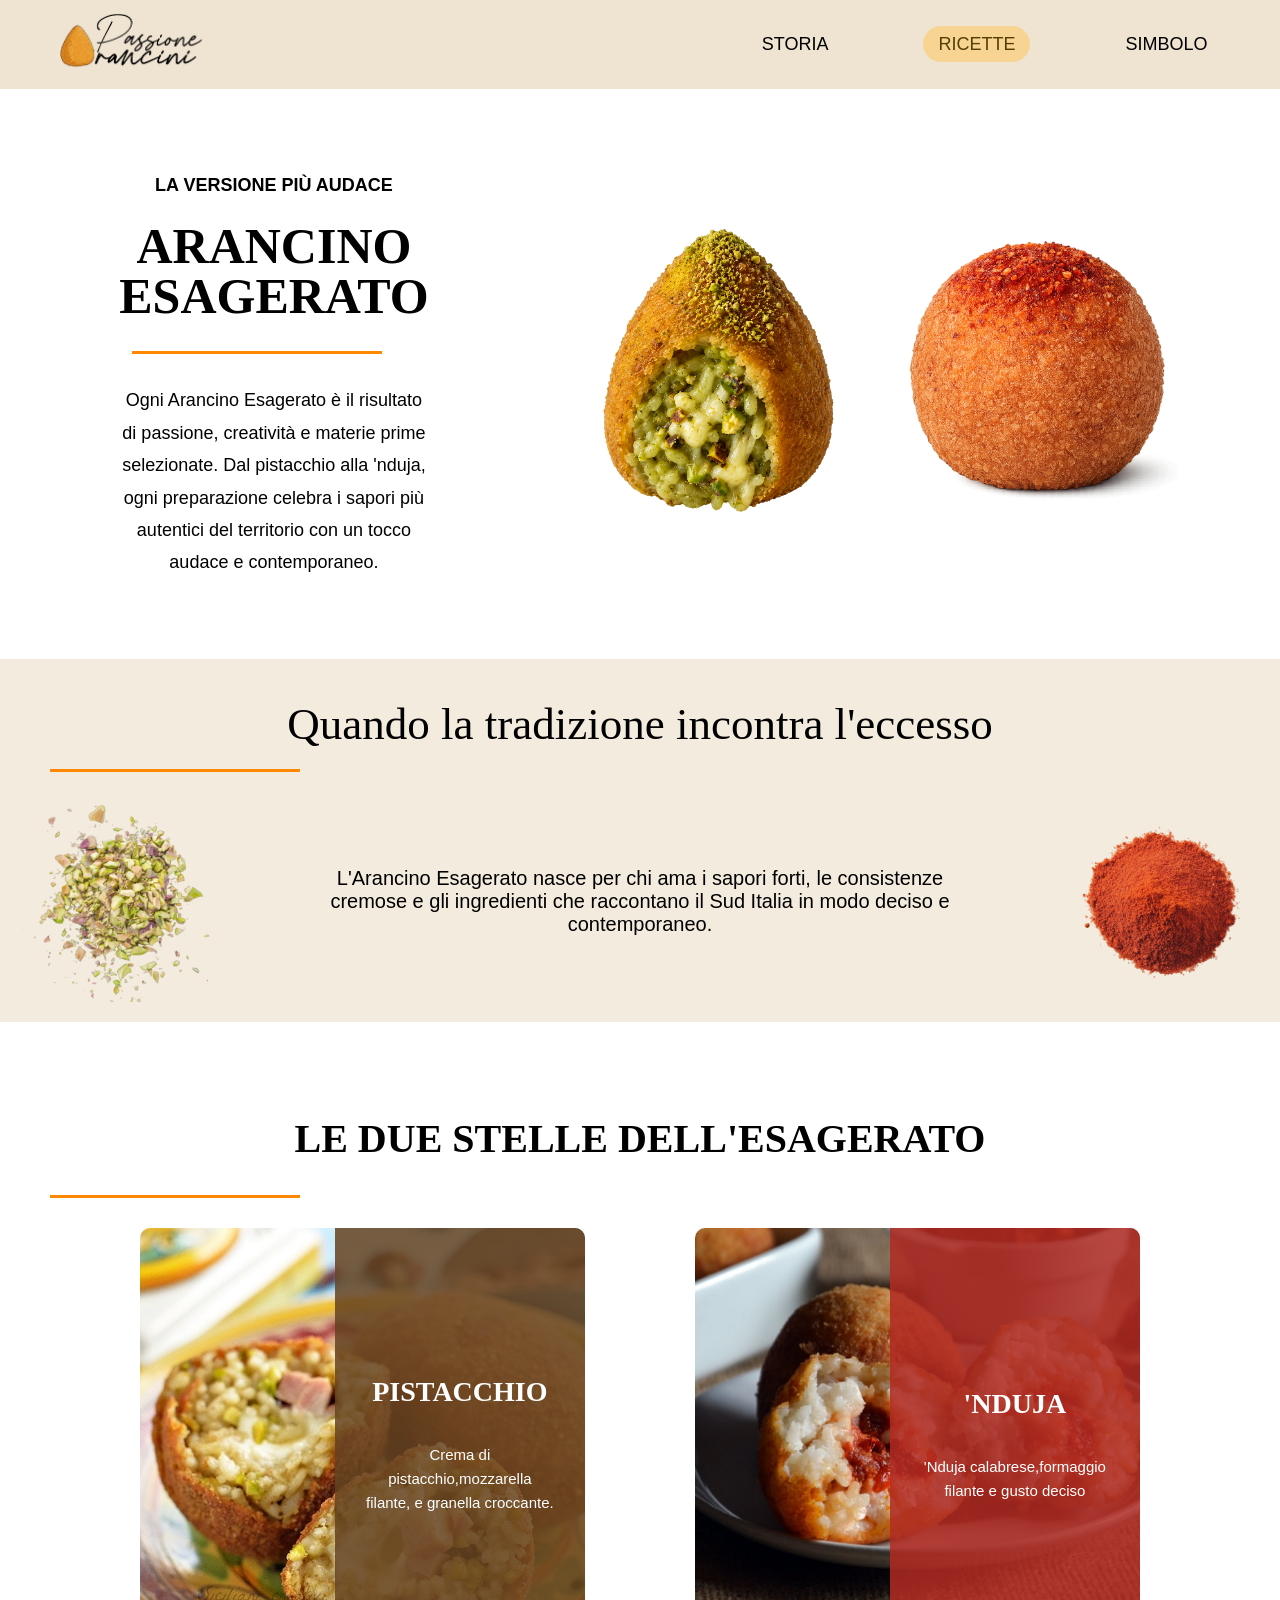
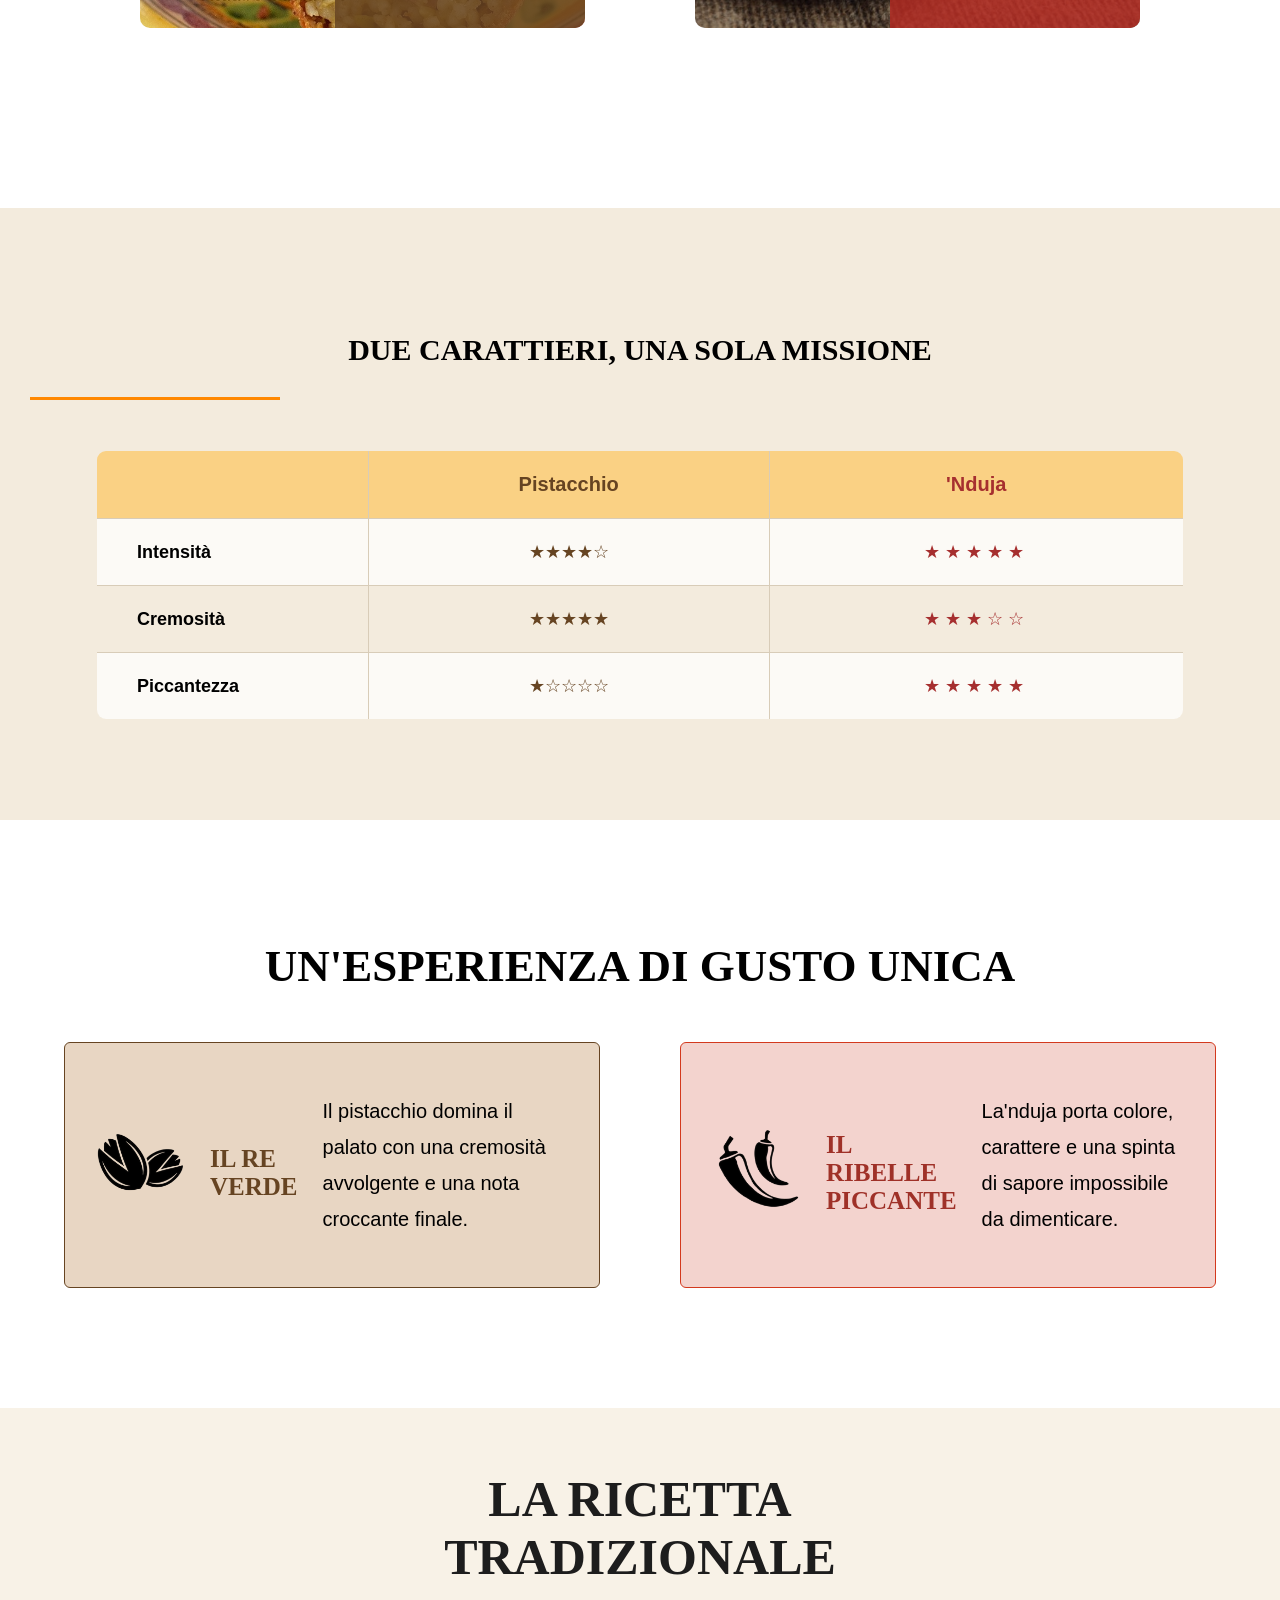
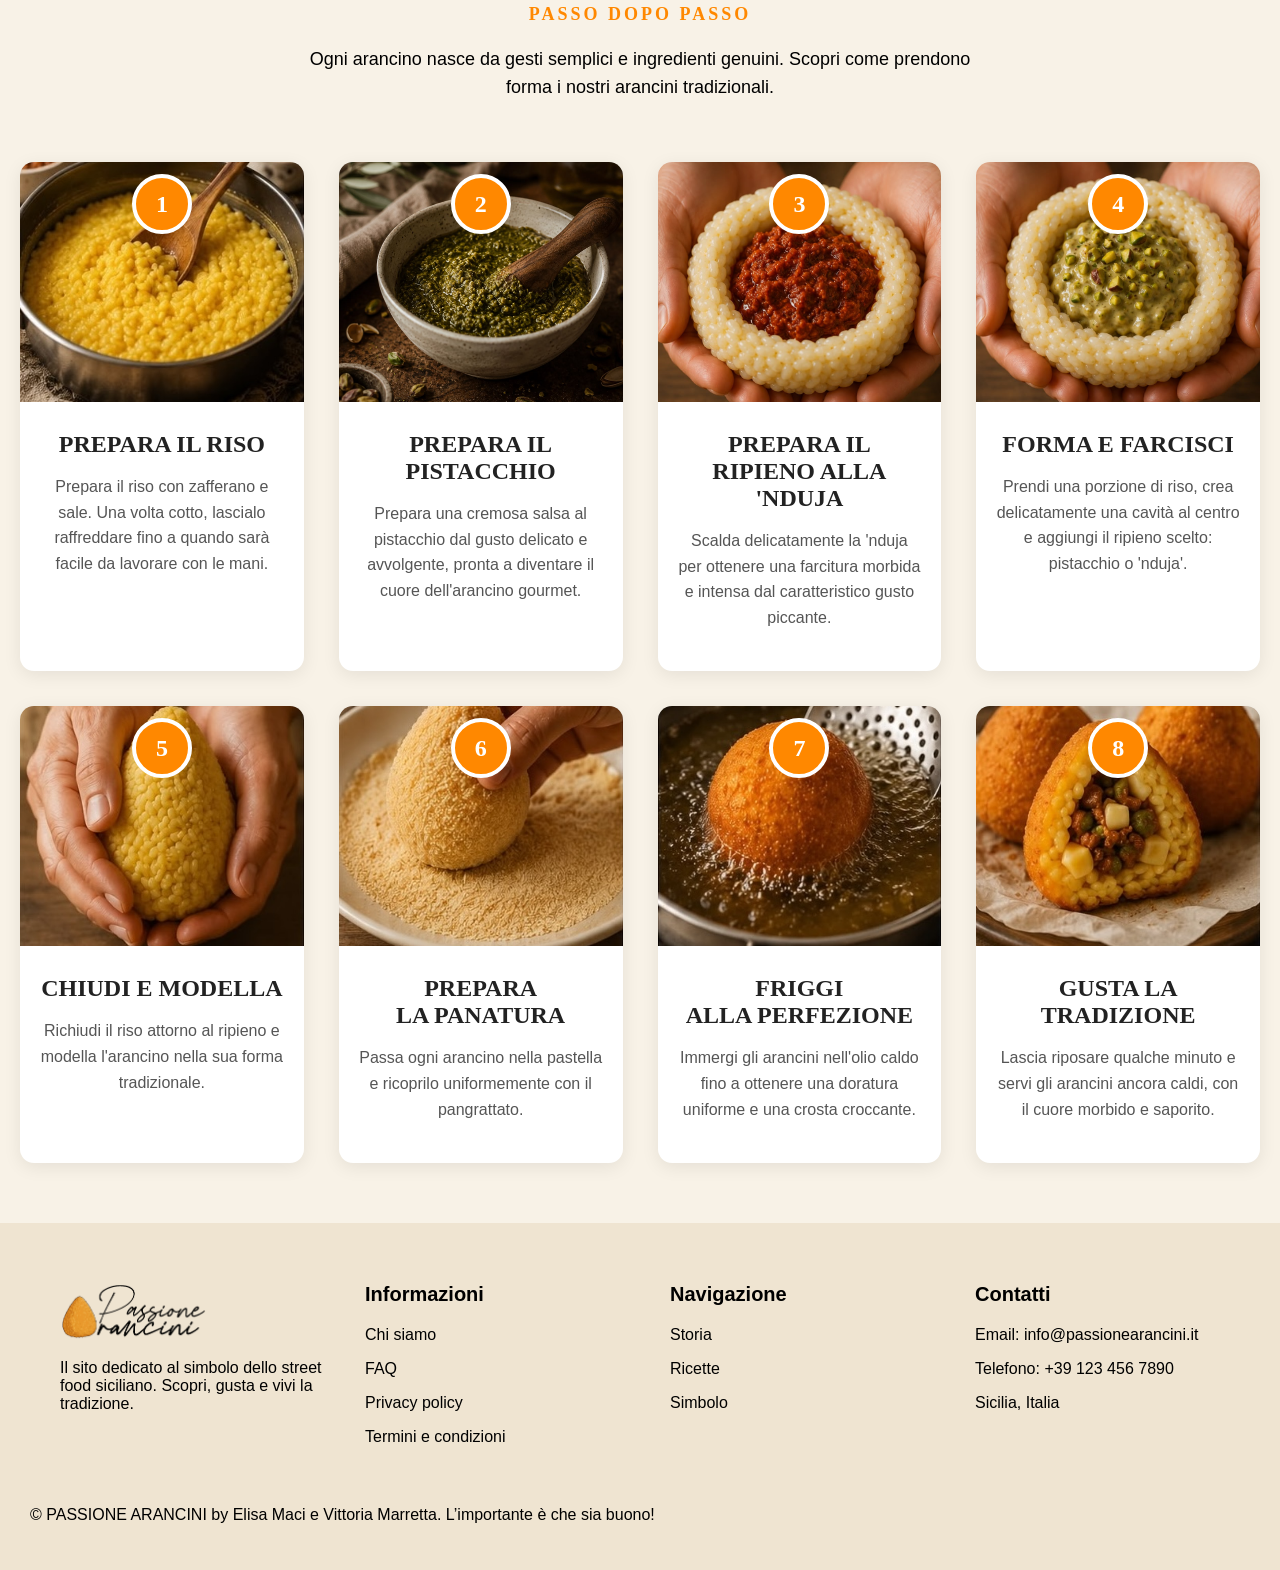
==== esagerato.html @ 161b4a77 "Initial commit" ====
<!DOCTYPE html>
<html lang="en">
<head>
    <meta charset="UTF-8">
    <meta name="viewport" content="width=device-width, initial-scale=1.0">
    <title>Document</title>
    <link rel="stylesheet" href="css/style.css">
</head>
<body>
    <header>
        <div class="cipolla">
            
                <a href="index.html" class="logo"> 
                    <img  src="img/Marchioarancino.png" alt=""> 
                </a>
                <div class="nav">
                    <nav>
                        <ul>
                            <li><a href="storia.html" > STORIA</a></li>
                            <li><a href="ricette.html" class="active"> RICETTE</a></li>
                            <li><a href="simbolo.html"> SIMBOLO</a></li>
                          

                        </ul>
                    </nav>
                </div>
        </div>
        
    
        
    </header>

<main>
    <section class="tradizionale">
            
        <div class="caffe">
            <div class="motorino" >
                <p class="mini"> LA VERSIONE PIÙ AUDACE </p>
                <h1> ARANCINO <br>
                    ESAGERATO</h1>

                <div class="striscia"></div>

                <p>
                    <p> Ogni Arancino Esagerato è il risultato di passione, creatività e materie prime selezionate. Dal pistacchio alla 'nduja, ogni preparazione celebra i sapori più autentici del territorio con un tocco audace e contemporaneo. </p>
                </p>
            </div>
              <div class="spazzola">
                
                <img src="img/pistiiii.png" alt="">
                <img src="img/nduja.png" alt="" srcset="">
                
              </div>
        </div> 
    </section>



<section class="arianna">
        <h2> 
        Quando la tradizione incontra l'eccesso
        </h2>
        <div class="striscia"></div>
    <div class="ariannagiraffa"> 
        <img src="img/granella.png" alt=""  srcset="">

        <p>
            L'Arancino Esagerato nasce per chi ama i sapori forti, le consistenze cremose e 
            gli ingredienti che raccontano
            il Sud Italia in modo deciso e contemporaneo.
        </p>
         <img src="img/peperoncino.png"  alt=""  srcset="">
    
   </div>
</section>

<section class="sapori">
    <h2> LE DUE STELLE DELL'ESAGERATO</h2>
    <div class="striscia"></div>
    <div class="ux">
        <div class="uxpistacchio"> 
            
            <div class="uxbox">
                <img src="img/maschera.jpg" alt="" srcset="">
            </div>
            
            <div class="foglia-box verde"> 
                <p class="mini"> </p>
                <h3>PISTACCHIO</h3>

                <p> Crema di pistacchio,mozzarella filante, e granella croccante.</p>

            </div>
        </div>

        <div class="uxnduja">
        <div class="uxbox">
            <img src="img/cipria.jpg" alt="" srcset="">
        </div>

        <div class="foglia-box rosso">
        <p class="mini"></p>
        <h3> 'NDUJA </h3>

        <p> 'Nduja calabrese,formaggio filante e gusto deciso </p>
         </div>
    </div>
    </div>
</section>


<section class="terea">
    <h2>DUE CARATTIERI, UNA SOLA MISSIONE </h2>
    <div class="striscia"> </div>
    <table>
        
        <tr>
            <th></th>
            <th>Pistacchio</th>
            <th>'Nduja</th>
        </tr>

        <tr>
            <td>Intensità</td>
            <td>★★★★☆</td>
            <td>★★★★★</td>
        </tr>

        <tr>
            <td>Cremosità</td>
            <td>★★★★★</td>
            <td>★★★☆☆</td>
        </tr>


        <tr>
            <td>Piccantezza</td>
            <td>★☆☆☆☆</td>
            <td>★★★★★</td>
        </tr>
   </table> 


</section>     








<section class="esperienza">
    <span></span>
    <h2> Un'esperienza di gusto unica</h2>
    <span></span>
    <div class="gioco">
        <div class="battaglia">
        <img src="img/pistacchini.png" alt="">
        <h3> Il re verde</h3>
        <p>Il pistacchio domina il palato con una cremosità avvolgente e una nota croccante finale.</p>
    </div>

     <div class="battaglia">
        <img src="img/peperonciniini.png" alt="">
        <h3> Il ribelle piccante</h3>
        <p>La'nduja porta colore, carattere e una spinta di sapore impossibile da dimenticare.</p>
    </div>
    </div>

</section>



    <section class="ricettario">
    <div class="libro">

        <div class="ricettariotitolo">
            <span></span>
            <h2>LA RICETTA TRADIZIONALE</h2>
            <p class="ricettariosottotitolo">PASSO DOPO PASSO</p>
            <p class="ricettariodescription">
                Ogni arancino nasce da gesti semplici e ingredienti genuini.
                Scopri come prendono forma i nostri arancini tradizionali.
            </p>
        </div>

        <div class="stepsgrid">

            <article class="stepcard">
                <div class="stepnumber">1</div>
                <img src="img/aranc1.jpg" alt="">
                <h3>PREPARA IL RISO</h3>
                <p>
                    Prepara il riso con zafferano e sale. Una volta cotto, lascialo raffreddare fino a quando sarà facile da lavorare con le mani.          
                </p>
            </article>

            <article class="stepcard">
                <div class="stepnumber">2</div>
                <img src="img/cremina.jpg" alt="">
                <h3>PREPARA IL PISTACCHIO</h3>
                <p>Prepara una cremosa salsa al pistacchio dal gusto delicato e avvolgente, pronta a diventare il cuore dell'arancino gourmet.</p>
            </article>

            <article class="stepcard">
                <div class="stepnumber">3</div>
                <img src="img/nduuu.png" alt="">
                <h3>PREPARA IL RIPIENO ALLA 'NDUJA</h3>
                <p>Scalda delicatamente la 'nduja per ottenere una farcitura morbida e intensa dal caratteristico gusto piccante.</p>
            </article>

            <article class="stepcard">
                <div class="stepnumber">4</div>
                <img src="img/pistaaa.png" alt="">
                <h3>forma e farcisci</h3>
                <p> Prendi una porzione di riso, crea delicatamente una cavità al centro e aggiungi il ripieno scelto: pistacchio o 'nduja'.</p>
            </article>

            <article class="stepcard">
                <div class="stepnumber">5</div>
                <img src="img/aranc5.jpg" alt="">
                <h3>CHIUDI E MODELLA</h3>
                <p>Richiudi il riso attorno al ripieno e modella l'arancino nella sua forma tradizionale.</p>
            </article>

            <article class="stepcard">
                <div class="stepnumber">6</div>
                <img src="img/aranc6.jpg" alt="">
                <h3>prepara <br>LA PANATURA</h3>
                <p>Passa ogni arancino nella pastella e ricoprilo uniformemente con il pangrattato.</p>
            </article>

            <article class="stepcard">
                <div class="stepnumber">7</div>
                <img src="img/aranc7.jpg" alt="">
                <h3>FRIGGI <br>ALLA PERFEZIONE</h3>
                <p> Immergi gli arancini nell'olio caldo fino a ottenere una doratura uniforme e una crosta croccante.</p>
            </article>

            <article class="stepcard">
                <div class="stepnumber">8</div>
                <img src="img/aranc8.jpg" alt="">
                <h3>gusta la tradizione</h3>
                <p> Lascia riposare qualche minuto e servi gli arancini ancora caldi, con il cuore morbido e saporito.</p>
            </article>

        </div>

    </div>
</section>


</main>
  
    <footer class="pulcino">

         

        <div class="griglia">
           <div>
            <img src="img/Marchioarancino.png" alt=""> 
             <p> Il sito dedicato al simbolo dello street food siciliano. Scopri, gusta e vivi la tradizione. </p>

           </div>

           <div>
            <h4> Informazioni </h4>

            <p class="colore"> Chi siamo   </p>
            <p class="colore"> FAQ </p>
            <p class="colore"> Privacy policy </p>
            <p class="colore"> Termini e condizioni </p>
           </div>

            <div>

            <h4> Navigazione </h4>

            <p class="colore"> Storia </p>
            <p class="colore"> Ricette </p>
            <p class="colore"> Simbolo </p>
           </div>

           <div>
            <h4> Contatti </h4>
           <p class="colore"> Email: info@passionearancini.it </p>
              <p class="colore"> Telefono: +39 123 456 7890 </p>
              <p class="colore"> Sicilia, Italia</p>
            </div>









        </div>   


        <p class="end">© PASSIONE ARANCINI by Elisa Maci e Vittoria Marretta. L’importante è che sia buono!</p>
    </footer>




    
</body>
</html>
---- css/style.css ----
body{
   
   width: 100%;
   margin: 0;
   padding: 0;
   box-sizing: border-box;
}




header{
    background-color: #EFE4D1;
    
}

header nav ul{
    margin: 0 auto;
    display: flex;
    gap: 80px;
    font-family: 'Gill Sans', 'Gill Sans MT', Calibri, 'Trebuchet MS', sans-serif;
    list-style: none;
    align-items: center;
    
}

.cipolla{


max-width:1200px;
    margin:0 auto;
    display:flex;
    justify-content:center;
    align-items:center;
    gap:500px;
    padding: 10px 30px;
}

header.nav{
    display: flex;
    gap: 80px;
    font-size: 18px;
}




.cerca{
    height: 20px;
}

.logo img{
    height: 65px;
}





header nav ul li a {
    padding: 8px 15px;
    border-radius: 20px;
    transition: background-color 0.3s ease, color 0.3s ease;
    text-decoration: none;
    color: #000;
    font-size: 18px;
}

header nav ul li a:hover {
    background-color: rgba(250, 209, 132, 0.8); 
    color: #553e04;
    
}

.active{
    background-color: rgba(250, 209, 132, 0.8); 
    color: #553e04;
}


.container_hero{
    position: relative;
    
    
}

.overlay {
    position: absolute;
   
}

.zio {
    display: block;
    width: 100%; 
    height: 500px;
    top: 0;
    left: 0;
    
}

.zio img {
    width: 100%;
    height: 100%;
    object-fit: cover; 
    display: block;
}

.hero_content{
    margin: 30px;
    display: flex;
    flex-direction: column;
    
}

.hero_content h1{
    color: white;
    font-size: 58px;
    line-height: 10px;
    font-weight: 300;
     
}
 


p.testino{
    font-family: 'Gill Sans', 'Gill Sans MT', Calibri, 'Trebuchet MS', sans-serif;
    color: white;
    line-height: 0.01;
    font-size: 18px;
}

.button a{
    text-decoration: none;
    font-family: 'Gill Sans', 'Gill Sans MT', Calibri, 'Trebuchet MS', sans-serif;
}


.highlight{
    color: #FAD184;
    font-style: italic;
}






.button {
    display: flex;
    gap: 20px; 
    margin-top: 30px;
}

.button a {
    padding: 12px 25px;
    border-radius: 5px; 
    font-weight: bold;
    text-transform: uppercase;
    transition: 0.3s; 
    display: inline-block;
    text-align: center;
}


.button1 {
    background-color: white;
    color: #000; 
    border: 2px solid white;
}


.button2 {
    background-color: transparent;
    color: white;
    border: 2px solid white; 
}

.button1:hover {
     background-color: transparent;
    color: white;
    border: 2px solid white;
}

.button2:hover {
    background-color: white;
    color: black;
}




.story h1{
     font-size: 58px;
    line-height: 10px;
    font-weight: 300;
    color: #000;
}

p.cowboy{
    color:#000;
      font-family: 'Gill Sans', 'Gill Sans MT', Calibri, 'Trebuchet MS', sans-serif;
      font-size: 18px;
}

.toystory {
    background-color: #FAD184;
    padding: 30px;
}

.woody{
    color: #FF8800;
    font-style: italic;
    
}

.story_image{
    width: 320px;
    height: 320px;
    flex-shrink: 0;
    padding-right: 70px;
}

.story_image img{
    width: 100%;
    height: 100%;
    object-fit: cover;
    display: block;
    
}


.toystory{
    display: flex;
    justify-content: space-between;
    align-items: center;
}

.storybutton{
    margin-top: 30px;
}

.btngold{
    background-color: white;
    color: #000; 
    border: 2px solid white;
text-decoration: none;
display: inline-block;
margin-top: 30px;
padding: 16px 28px;


border-radius: 10px;
font-size: 14px;
font-weight: bold;
font-family: 'Gill Sans', 'Gill Sans MT', Calibri, 'Trebuchet MS', sans-serif;
}

.btngold:hover{
 background-color: transparent;
    color: #FF8800;
    border: 2px solid #FF8800;
    
}

.gusticontainer{

    padding: 30px;
    
}

.gusticontainer h1{
    font-size: 58px;
    line-height: 10px;
    font-weight: 300;
    margin-bottom: 40px;
}


.maddy{
    width: 150px;
    height: 3px;
    background-color: #FF8800;
    margin-bottom: 25px;

}
.cards{
    display: grid;
    grid-template-columns: repeat(4, 1fr);
    gap: 25px;
}

.card{

    background: white;
    padding: 20px;
    border-radius: 12px;
    text-align: center;
}

.card a{
    text-decoration: none;
    color: #000;
}
.card img{
   height: 130px;
    object-fit: cover;
    object-position: center;
    margin: auto;
    display: block;
    transition: transform 0.3s ease;
    cursor: pointer;

}

.card h3{

    margin-top: 15px;
    font-size: 23px;
    font-weight: 200;
    
}

.card img:hover{
    transform: scale(1.2);
}




.vanessa h1{
     font-size: 58px;
    line-height: 10px;
    font-weight: 300;
    color: #000;
}

p.tuffy{
    color:#000;
      font-family: 'Gill Sans', 'Gill Sans MT', Calibri, 'Trebuchet MS', sans-serif;
      font-size: 18px;
}

.barbie {
    background-color: #FAD184;
    padding: 30px;
}

.ken{
    color: #FF8800;
    font-style: italic;
    
}

.barbie_image{
    width: 320px;
    height: 320px;
    flex-shrink: 0;
    padding-right: 70px;
}

.barbie_image img{
    width: 400px;
    object-fit: cover;
    display: block;
    
    
}


.barbie{
    display: flex;
    gap: 10px;
    justify-content: space-around;
    align-items: center;
    position: relative;
    overflow: hidden;
}


.limoni_image{
    width: 400px;
    height: 400px;
    position: absolute;
    left: -100px;
    bottom: -40px;
    
    
}

.vanessa {
    padding-left: 300px;
}

.barbie_image h4{
   color: #FF8800;
    font-size: 18px;
    font-weight: bold;
    font-family: 'Gill Sans', 'Gill Sans MT', Calibri, 'Trebuchet MS', sans-serif;
}









.ball{
    position: relative;
    width: 100%;
    height: 500px;
    overflow: hidden;

}

.ball img{
    
    width: 100%;
    height: 100%;
    object-fit: cover;
    display: block;
}

.pokemon{
    position:absolute;
    top: 0;
    left: 0;
    width: 100%;
    height: 100%;
    background-color: rgba(0, 0, 0, 0.45);
    display: flex;
    flex-direction: column;
    justify-content: center;
    align-items: center;
    text-align: center;
    opacity: 0;
    transition: opacity 0.4s ease;


}

.ball:hover .pokemon{
    opacity: 1;
}

.pokemon h1{
    color: white;
    font-size: 58px;
    line-height: 10px;
    font-weight: 300;
}

.pokemon p{
    color: white;
   font-style: italic;
    font-size: 32px;
    line-height: 0.01;
}

.sofia{
    position: relative;
    display: inline-block;
    color: #ffffff;
    text-decoration: none;
    font-weight: bold;
    font-family: 'Gill Sans', 'Gill Sans MT', Calibri, 'Trebuchet MS', sans-serif;  
    padding-bottom: 6px;
}

.sofia:after{
content: '';
position: absolute;
left: 0;
bottom: 0;
width: 100%;
height: 2px;
background-color: white;
transform: scaleX(0);
transform-origin: bottom left;
transition: transform 0.3s ease-out;

}
a.sofia:hover:after{
    transform: scaleX(1);
}

.linea{
    width: 80px;
    height: 3px;
    background-color: #FAD184;
    margin-bottom: 25px;

}

.simbolo{
    text-align: center;
    padding-top: 30px;
    padding-bottom: 0px;
    position: relative;
    overflow: hidden;

}

.mini{
    font-size: 18px;
    font-weight: bold;
    text-align: center;
    margin-bottom: 20px;
    font-family: 'Gill Sans', 'Gill Sans MT', Calibri, 'Trebuchet MS', sans-serif;
    text-transform: uppercase;
}

.onepiece{
    display: flex;
    align-items: center;
    justify-content: center;
    gap: 30px;
    margin-bottom: 30px;

}

.onepiece span{
    width: 4px;
    height: 140px;
    background-color: #FAD184;
}

.onepiece h2{
    font-size: 58px;
    line-height: 1.1;
    max-width: 700px;
}

.zoro{
    max-width: 750px;
    margin:auto;
    font-size: 20px;
    line-height: 1.6;
    margin-bottom: 40px;
    font-family: 'Gill Sans', 'Gill Sans MT', Calibri, 'Trebuchet MS', sans-serif;

}

.btnsimbolo{
    display: inline-block;
    background-color: #FAD184;
    color: rgb(0, 0, 0);
    text-decoration: none;
    
    font-weight: bold;
    transition: 0.3s;
    font-family: 'Gill Sans', 'Gill Sans MT', Calibri, 'Trebuchet MS', sans-serif;
    padding: 12px 25px;
    border-radius: 5px; 
}

.btnsimbolo:hover{
    transform: scale(1.05);
    background-color: #FF8800;
}

.simbolo img{
    width: 500px;
    margin-top: 60px;
    display: block;
    margin-left: auto;
    margin-right: auto;
}



.griglia{
    
    display: grid;
    grid-template-columns: repeat(4, 1fr);
    gap: 30px;
    padding: 30px 0px 30px 30px;
}

.griglia h4{
    font-size: 20px;
    font-weight: bold;
    color: #000;
    margin-bottom: 20px;
    margin-top: 0px;
    font-family: 'Gill Sans', 'Gill Sans MT', Calibri, 'Trebuchet MS', sans-serif;
}

.griglia p{
    font-size: 16px;
    color: #000;
    margin-bottom: 10px;
    font-family: 'Gill Sans', 'Gill Sans MT', Calibri, 'Trebuchet MS', sans-serif;
}

.colore:hover{
    color: #FF8800;
    cursor: pointer;

}

.p.colore{
    text-decoration: none;
}

.pulcino{
   background-color: #EFE4D1 ;
    padding: 30px;
}

.griglia a{
    text-decoration: none;
}

.griglia img{
    width: 150px;
    height: 60px;
    object-fit: cover;
    display: inline-block;
    vertical-align: middle;
}


.end{
    
  font-weight: 300;
    color: #000;
    margin-top: 20px;
    font-family: 'Gill Sans', 'Gill Sans MT', Calibri, 'Trebuchet MS', sans-serif;
}





/* storia */

.copertina{
    
    height: 630px;
    background-color: #FAD184;
    position: absolute;
    left: 56px;
    top: 80px;
    width: 4px;
    
}



.giapponesina{
    max-width: 900px;
    margin: 100px auto;
    padding-left: 100px;
    position: relative;
     
}

.giapponesina h2{
    text-align: center;
    font-size: 42px;
    margin-bottom: 80px;
    font-family: 'Gill Sans', 'Gill Sans MT', Calibri, 'Trebuchet MS', sans-serif;


}

.cerchio{
    display: flex;
    align-items: center;
    gap: 50px;
    position: relative;
    
}



.quadrato{
    width: 90px;
    flex-shrink: 0;
    
}


.quadrato img{
    width: 100%;
    object-fit: cover;
    display: block;
    
    
}

.triangolo{
    position: relative;
}

.triangolini{
    background-color: transparent;
    width: 0;
    position: absolute;
    left: -43px;
    height: 0;
    border-top: 8px solid transparent;
    border-bottom: 8px solid transparent;
    border-left: 20px solid #FAD184;
    display: inline-block;
}



.triangolo h3{
  font-size: 25px;
    font-weight: 200;
    color: #000;
    margin-bottom: 15px;
    font-family: 'Gill Sans', 'Gill Sans MT', Calibri, 'Trebuchet MS', sans-serif;
}

.triangolo p{
    font-size: 18px;
    line-height: 1.5;
    max-width: 500px;    
    color: #000;
    font-family: 'Gill Sans', 'Gill Sans MT', Calibri, 'Trebuchet MS', sans-serif;
}

.disputa{
    position: relative;
    overflow: hidden;
    display: block;
    margin: 0;
}

.sopra{
    position: absolute;
   margin-bottom: 0;
    align-content: center;
  top: 0;
  left: 0;
  width: 100%;
  height: 100%;
  
  
}


.sopra p{
    font-family: 'Gill Sans', 'Gill Sans MT', Calibri, 'Trebuchet MS', sans-serif;
    font-size: 18px;
}
.disputa img{
    width: 100%;
    height: 100%;
    display: block;
    margin: 0 auto;
    
}

.disputa h2{
    margin-top: 0;
    font-size: 45px;
    margin-bottom: 5px;
    font-weight: 600;
    text-align: center; 
    
}

.disputa h3{
    margin-top: 20px;
    font-size: 35px;
    font-weight: 600;
    margin-bottom: 20px;
    text-align: center;
    
}

.criceto{
    font-weight: 400;
    line-height: 1.4;
    max-width: 700px;
    margin: 0 auto 50px auto;
    font-size: 20px;
    text-align: center;
    
    
}

.confronto{
    display: flex;
    justify-content: center;
    align-items: center;
    gap: 70px;
    max-width: 1100px;
    margin: 0 auto;
    


}

.arancini{
   max-width: 800px;
    padding: 20px;
    display: grid;
    grid-template-columns: 1fr 1fr ;

}
.arancinitesto{
    margin: 0 50px auto;
    width: 300px;
}
.arancini h4{
    margin-bottom: 5px;
    font-size: 25px;
}

.arancini h5{
    color: #FF8800;
    text-transform: uppercase;
    font-family: 'Gill Sans', 'Gill Sans MT', Calibri, 'Trebuchet MS', sans-serif;
    font-weight: 400;
    letter-spacing: 2px;
    font-size: 18px;
    text-shadow: 5px 5px 4px #FAD184;
    margin: auto;
}
.arancini img{
    align-items: center;
    align-content: center;
    align-self: center;
    width: 160px;
    height: 160px;
    object-fit: contain;
    margin: 15px 0;
    
}



.arancini p{
    font-size: 18px;
    line-height: 1.5;

}

.dx{
    text-align: right;
}
.versus{
    display: flex;
    justify-content: center;
    align-items: center;

}

.versus img{
    width: 60px;
    height: 60px;
    object-fit: contain;
}


.blocco{
    width: 320px;
   background-color: #EFE4D1;
}

.blocco img{
    width: 100%;
    height: 200px;
    object-fit: cover;
    display: block;
}
.curiosita{
    background-color: #0b0f19;
    color: #ffffff;
    padding: 60px 20px;
    text-align: center;
    
}

.curiosita h2{
    margin-top: 0;
    font-size: 45px;
    color: #FF8800;
    margin-bottom: 50px;
    letter-spacing: 3px;
    text-transform: uppercase;
    text-decoration: underline;
    text-underline-offset: 8px;
    font-weight: 400;
    
}



.contenitoreblocco{
    display: flex;
    justify-content: center;
    align-items: stretch;
    gap: 30px;
    max-width: 1200px;
    margin: 0 auto;
    gap: 70px;
}

.cardcuriose{
    padding: 30px 25px;
    text-align: left;
    display: flex;
    flex-direction: column;
    height: 100%;
    height: auto;

}

.cardcuriose h3{
    font-size: 20px;
    margin-bottom: 12px;
    margin-top: 0;
    font-weight: 700;
    color: #000;

}

.cardcuriose p{
    font-size: 16px;
    line-height: 1.6;
    color: #000;
        font-family: 'Gill Sans', 'Gill Sans MT', Calibri, 'Trebuchet MS', sans-serif;

}




.finale {
    object-fit: cover;
    text-align: center;
    object-position: center;
    position: relative;
    height: 500px;
    width: 100%;
}

.overlayfinale {
    position: absolute;
    top: 0;
    left: 0;
    width: 100%;
    height: 100%;
    background-color: rgba(0, 0, 0, 0.45);
    display: flex;
    flex-direction: column;
    justify-content: center;
    align-items: center;
    text-align: center;
}

.finale img{
   
    width: 100%;
    height: 100%;
    object-fit: cover;
    display: block;
}


.overlayfinale h1{
    color: white;
    font-size: 58px;
    line-height: 10px;
    font-weight: 300;
}

.overlayfinale p{
    color: white;
   font-style: italic;
    font-size: 32px;
    line-height: 0.01;
}



/* ricette */

.lineaverticale{
    width: 4px;
    height: 400px;
    background-color: #FAD184;
    margin: 30px 50px;
    display: inline-block;
}

.overlay{
    display: flex;
}

.casello{
    display: grid;
    grid-template-columns: repeat(3, 1fr);
    gap: 20px;
    background-color: #FAD184;
    padding: 30px;

}

.auto{
   padding: 20px;
   display: flex;
   align-items: flex-start;
   gap: 20px;
   text-align: left;
   transition: 0.3s ;
   background-color: #ffffff;
   border-radius: 40px;  
   
}

.auto:hover{
    transform: translateY(-5px);
}

.auto img{
    width: 150px;
    height: 150px;
    object-fit: contain;
    display: block;
    flex-shrink: 0;
    padding: 15px;
    align-items: center;
    margin: 0 auto;
}


.auto p{
    font-size: 18px;
    line-height: 1.5;
    color: #000;
    font-family: 'Gill Sans', 'Gill Sans MT', Calibri, 'Trebuchet MS', sans-serif;
    align-self: center;
    width: 200px;
    margin: 0 auto;
}

.arancio{
    font-weight: 600;
    text-decoration: underline;
    text-underline-offset: 2px;
    text-decoration-color: #ff8800;
    text-decoration-thickness: 3px;
}

.preferiti{
    
    padding: 30px;
}

.preferiti h1{
    font-size: 58px;
    line-height: 10px;
    font-weight: 300;
    color: #000;
    text-align: center;
    margin: 70px 0;
}

.striscia{
    width: 250px;
    justify-self: center;
    margin: 30px;
    height: 3px;
    background-color: #Ff8800;
    
}

.carousel {
    width: 800px;
    max-width: 100%;
    height: 450px;
    margin: 40px auto;
    overflow: hidden;
    border-radius: 15px;
    box-shadow: 0 5px 20px rgba(0,0,0,0.2);
}

.slides {
    display: flex;
    width: 1000%;
    animation: foodCarousel 25s infinite;
}

.slides img {
    width: 10%;
    height: 450px;
    object-fit: cover;
}

/* 10 immagini = 10 step */
@keyframes foodCarousel {
    0%, 8%    { transform: translateX(0); }
    10%, 18%  { transform: translateX(-10%); }
    20%, 28%  { transform: translateX(-20%); }
    30%, 38%  { transform: translateX(-30%); }
    40%, 48%  { transform: translateX(-40%); }
    50%, 58%  { transform: translateX(-50%); }
    60%, 68%  { transform: translateX(-60%); }
    70%, 78%  { transform: translateX(-70%); }
    80%, 88%  { transform: translateX(-80%); }
    90%, 98%  { transform: translateX(-90%); }
    100%      { transform: translateX(0); }
}

.giada h1{
    font-size: 50px;
    line-height: 10px;
    font-weight: 400;
    color: #000;
    text-align: center;
    padding-bottom: 50px;
    margin: 0 auto;
    padding: 30px;
}

.giuse{
    position: relative;
    overflow: hidden;
    display: block;
    margin: 0;
}

.giada{
    position: absolute;
    top: 0;
    left: 0;
    width: 100%;
    height: 100%;
    align-content: center;
}


.evidenziatore{
    color: #FF8800;
}

.evelyn {
    height: 750px;
    width: 100%;
    object-fit: cover;
    display: block;
}











/*simbolo*/

.bijoux{
    display:flex;
    justify-content:center;
    align-items:center;
    text-align:center;
    padding:80px 20px;
}

.rimmel{
    display:block;
    font-weight:700;
    letter-spacing:3px;
    margin-bottom:30px;
}

.bijoux h1{
    font-size: 60px;
    line-height:1;
    margin-bottom:30px;
}

.bijoux p{
    max-width:700px;
    margin:auto;
    font-size:18px;
    font-family: 'Gill Sans', 'Gill Sans MT', Calibri, 'Trebuchet MS', sans-serif;
}

.simba{
    margin: 0px auto;
    padding-bottom: 50px;
   
    
}



.mufasa{
    display: flex;
    align-items: center;
    margin: 0 auto;
    max-width: 90%;
    justify-content: center;
    gap: 40px;
}
.mufasa h2{
    color: #Ff8800;
}

.mufasa img{
    width: 400px;
}

.mufasa p{
    font-family: 'Gill Sans', 'Gill Sans MT', Calibri, 'Trebuchet MS', sans-serif;
    font-size: 18px;
}

.leone{
    padding:120px 0;
}

.leone h2{
    font-size:3rem;
    margin-bottom:30px;
}



.carto{
    background:#f0e1bf;
    padding: 45px ;     
}

.carto h2{
    font-size: 40px;
    margin-top: 0;
}


.cartoni{
    display:grid;
    grid-template-columns:repeat(auto-fit,minmax(240px,1fr));
    gap:25px;
    margin: 30px 0;
}

.cartone{
    background:white;
    padding:30px;
    border-radius:15px;
}

.cartone img{
    width: 100%;
    display: block;
  object-fit: cover;
  height: 350px;
  border-radius: 15px;
}

.cartone h3{
    font-size: 25px;
}

.cartone p{
    font-family: 'Gill Sans', 'Gill Sans MT', Calibri, 'Trebuchet MS', sans-serif;
    font-size: 18px;
}

.torta{
    margin: 70px auto;
    
}
blockquote{
    font-size:2rem;
    font-weight:600;
    border-left:5px solid #FF8800;
    border-right:5px solid #FF8800;
    padding-left:25px;
    max-width: 800px;
    margin: 50px  auto;
}

.forno p{
    font-family: 'Gill Sans', 'Gill Sans MT', Calibri, 'Trebuchet MS', sans-serif;
    font-size: 18px;
    text-align: center;
    
}

.warning{
    display:inline-block;
    color:#FAD184;
    text-decoration: underline;
    font-size: 35px;
    font-family: 'Gill Sans', 'Gill Sans MT', Calibri, 'Trebuchet MS', sans-serif;
    border-radius:50px;
    margin:20px auto;
   align-items: center;
}

.horror{
    background:#161616;
    color:white;
    align-self: center;
    
}
.coffin{
    max-width: 1100px;
    margin: 0 auto;
    padding-bottom: 55px;
    padding-top: 15px;
    
    
}

.coffin h2{
    font-size: 30px;
}

.introhorror{
    margin-bottom:50px;
    font-family: 'Gill Sans', 'Gill Sans MT', Calibri, 'Trebuchet MS', sans-serif;
    font-size: 18px;
}



.horrorgrid{
    display:grid;
    grid-template-columns: repeat(3, 1fr);
    gap:70px;
    max-width: 1100px;
    margin: 0 auto;
}

.horrorcard{
    background:#222;
    padding:30px;
    border-radius:15px;
    border:1px solid rgba(250,209,132,.8);
}

.horrorcard h3{
    color:#ffffff;
    text-decoration: underline;
    text-underline-offset: 2px;
    margin-bottom:15px;
    font-size: 22px;
}

.horrorcard p{
    font-family: 'Gill Sans', 'Gill Sans MT', Calibri, 'Trebuchet MS', sans-serif;
    font-size: 18px;
}

.quote{
    background:#FAD184;
    color:#000;
    text-align:center;
    padding: 80px;
    margin: 0 auto;
}

.costa{
    font-size:45px;
    font-weight:500;
    max-width:900px;
    margin: 0 auto;
    font-style: italic;
    padding: 30px 0;
}




/*tradizionale*/

.tradizionale{
    padding:80px 8%;

}

.caffe{
    width:100%;
    display: flex;
text-align: center;
align-items: center;
justify-content:space-between;
gap: 150px;

}
.motorino{
    flex:2;
    max-width:500px;
}

.spazzola{
    flex:1;
}

.spazzola{
    display: flex;
    justify-content: center;
    align-items: flex-end;
    gap: 50px;
    
}

.spazzola img{
    object-fit: cover;
     height:300px;
    width:auto;
     
   
    
    
}

.motorino p{
    width: 90%;
    max-width: 700px;
    margin: 0 auto;
    font-size: 18px;
    line-height: 1.8;
    color: #000;
    font-family: 'Gill Sans', 'Gill Sans MT', Calibri, 'Trebuchet MS', sans-serif;
}


.tradizionale span{
    letter-spacing: 3px;
}

.tradizionale h1{
    font-size: 50px;
    line-height: 1;
    margin: 20px 0;
}




 .anime h2{
    text-align: center;
    margin-bottom:40px;
    color: #000;
    font-size: 40px;

 }

 .burro{
    display: grid;
    grid-template-columns: 1fr 1fr;
    gap: 30px;
    margin: 40px 40px auto;
    margin-bottom: 60px;
 }

.passocarrabile{
    position: relative;
    overflow: hidden;
    height: 500px;
}

.passocarrabile img{
    height: 500px;
    object-fit: cover;
    width: 100%;
    border-radius: 20px;
}

.banca{
    position: absolute;
    inset: 0;
    background-color: rgba(47, 51, 50, 0.45);
    color: white;
    padding:40px;
    display: flex;
    flex-direction: column;
    justify-content: flex-end;
    border-radius: 20px;
}

.banca h3{
     font-size: 90px;
     margin-bottom: 20px;
     letter-spacing: 20px;
     text-transform: uppercase;
     text-align: center;
     font-family: 'Times New Roman', Times, serif;
}


.banca p{
    font-family: 'Gill Sans', 'Gill Sans MT', Calibri, 'Trebuchet MS', sans-serif;
    font-size: 20px;
}


.bollino{
    width: 600px;
    justify-self: center;
    margin-top: 0px;
    height: 3px;
    background-color: #FAD184;
    margin: 10px 0;
}



.ricettario {
    background: #f8f2e7;
    padding: 20px;
    font-family: "Cormorant Garamond", serif;
    padding-bottom: 60px;
}

.libro {
    max-width: 1400px;
    margin: 0 auto;
}

.ricettariotitolo {
    text-align: center;
    max-width: 700px;
    margin: 0 auto 60px;
}

.icon {
    display: block;
    font-size: 32px;
    margin-bottom: 15px;
}

.ricettariotitolo h2 {
    font-size: 50px;
    margin-bottom: 10px;
    color: #1d1d1d;
}

.ricettariosottotitolo {
    color: #ff8800;
    letter-spacing: 3px;
    font-weight: 600;
    font-size: 18px;
    text-transform: uppercase;
    margin-bottom: 20px;
}

.ricettariodescription {
    color: #000;
    font-size: 18px;
    line-height: 1.6;
    font-family: 'Gill Sans', 'Gill Sans MT', Calibri, 'Trebuchet MS', sans-serif;
}

.stepsgrid {
    display: grid;
    grid-template-columns: repeat(4, 1fr);
    gap: 35px;
}

.stepcard {
    position: relative;
    background-color: white;
    border-radius: 14px;
    overflow: hidden;
    text-align: center;
    box-shadow: 0 4px 18px rgba(0,0,0,.08);
}

.stepcard img {
    width: 100%;
    height: 240px;
    object-fit: cover;
}

.stepnumber {
    position: absolute;
    top: 12px;
    left: 50%;
    transform: translateX(-50%);
    width: 52px;
    height: 52px;
    border-radius: 50%;
    background: #ff8800;
    color: #fff;
    font-size: 24px;
    font-weight: bold;
    display: flex;
    align-items: center;
    justify-content: center;
    border: 4px solid #fff;
    z-index: 2;
}

.stepcard h3 {
    margin: 25px 20px 10px;
    font-size: 24px;
    color: #222;
    text-transform: uppercase;
}

.stepcard p {
    padding: 0 20px 25px;
    line-height: 1.6;
    color: #555;
    font-family: 'Gill Sans', 'Gill Sans MT', Calibri, 'Trebuchet MS', sans-serif;
}






/*Esagerato*/



.arianna{
    text-align: center;
    padding: 20px;
    margin-top: 80px;
    background-color: #f3ebdd;
    position: relative;
    margin: 0 auto;
}

.arianna h2{
    font-size: 45px;
    line-height: 10px;
    font-weight: 300;
    margin: 40px;
}

.ariannagiraffa{
    display:flex;
    align-items:center;
    justify-content:center;
    gap: 80px;
    margin: auto;
}

.ariannagiraffa img{
    width: 200px;
    height:auto;
    opacity: .9;
    flex-shrink: 0;
}

.ariannagiraffa h2{
    font-family: 'Gill Sans', 'Gill Sans MT', Calibri, 'Trebuchet MS', sans-serif;
    margin:0;
    text-align:center;
    max-width: 600px;
    margin: auto;
}

.ariannagiraffa p{
    max-width: 700px;
    font-family: 'Gill Sans', 'Gill Sans MT', Calibri, 'Trebuchet MS', sans-serif;
    font-size: 20px;
}

.sapori{
    max-width: 1400px;
    margin:auto;
    padding: 60px 20px;
}

.sapori h2{
    text-align:center;
    font-size: 40px;
    text-transform: uppercase;
}

.separator{
    width: 120px;
    height: 2px;
    background-color: #a8743a;
    margin: 0 auto 40px;
    position: relative;
}

.separator::after{
    content: "";
    width: 10px;
    height: 10px;
    border-radius: 50%;
    background: #a8743a;
    position: absolute;
    top: 50%;
    left:50%;
    transform: translate(-50%,-50%);
}

.ux{
    display:flex;
    max-width: 1000px;
    margin: auto;
    gap: 110px;
}

.uxpistacchio,
.uxnduja{
    flex: 1;
    display:flex;
    border-radius: 10px;
    overflow:hidden;
    height: 400px;
    position: relative;
} 

.uxbox{
    width: 55%;
    flex-shrink: 0;
    position: relative;
}

.uxbox img{
    width: 500px;
    display: block;
    height:100%;
    object-fit:cover;
}

.foglia-box{
    width: 45%;
    align-items: center;
    text-align: center;
    padding: 30px;
    display:flex;
    flex-direction:column;
    justify-content:center;
    position: relative;
    z-index: 2;
}

/* MARRONE al posto del verde */
.verde{
    background: rgb(102, 68, 34,.85);
    color:white;
    margin-left: -50px;
}

.rosso{
    background: rgba(177,43,35,.85);
    color:white;
    margin-left: -50px;
}

.foglia-box h3{
    font-family:'Times New Roman', Times, serif;
    font-size: 28px;
    margin:15px 0;
    color: white;
    margin-bottom: 20px;
    text-transform: uppercase;
}

.foglia-box p{
    font-family: 'Gill Sans', 'Gill Sans MT', Calibri, 'Trebuchet MS', sans-serif;
    color: white;
    line-height: 1.6;
    font-size: 15px ;
}

.terea{
    width: 100%;
    margin-top: 120px;
    margin-bottom: 120px;
    text-align: center;
    padding: 100px 0;
    background: #f3ebdd;
}

.terea h2{
    text-align: center;
    font-family: 'Times New Roman', Times, serif;
    font-size: 30px;
    font-weight: 600;
    margin-bottom: 15px;
}

.terea table{
    width: 85%;
    border-collapse: collapse;
    border-radius: 10px;
    overflow: hidden;
    border: 1px solid #d9cfbf;
    margin: 50px auto 0;
}

.terea th{
    padding: 22px;
    font-size: 20px;
    font-family: 'Gill Sans', 'Gill Sans MT', Calibri, 'Trebuchet MS', sans-serif;
    font-weight: 700;
    border: 1px solid #d8ccb8;
    background:#FAD184;
}

/* marrone */
.terea th:nth-child(2){
    color: #664422;
}

.terea th:nth-child(3){
    color: #a62f2f;
}

.terea td{
    padding: 22px;
    border: 1px solid #d8ccb8;
    font-size: 18px;
    font-family: 'Gill Sans', 'Gill Sans MT', Calibri, 'Trebuchet MS', sans-serif;
}

.terea td:first-child{
    font-weight: 600;
    color: #000;
    text-align: left;
    padding-left: 40px;
    width: 25%;
}

.terea tr:nth-child(even){
    background: #fcfaf6;
}

/* marrone al posto del blu */
.terea tr:nth-child(2) td:nth-child(2),
.terea tr:nth-child(3) td:nth-child(2),
.terea tr:nth-child(4) td:nth-child(2){
    color: #664422;
    font-size: 18px;
}

.terea tr:nth-child(2) td:nth-child(3),
.terea tr:nth-child(3) td:nth-child(3),
.terea tr:nth-child(4) td:nth-child(3){
    color: #a62f2f;
    font-size: 18px;
    letter-spacing: 5px;
}

.gioco{
    display: flex;
    gap: 80px;
    justify-content: center;
    flex-wrap: wrap;
}

.gioco img{
    width: 50px;
}

.esperienza{
    width: 90%;
    max-width: 1200px;
    margin: 120px auto;
    text-align: center;
}

.esperienza h2{
    font-family: 'Times New Roman', Times, serif;
    font-size: 45px;
    margin-bottom: 50px;
    text-transform: uppercase;
}

.battaglia{
    flex: 1;
    padding: 30px;
    min-width: 450px;
    display: flex;
    align-items: center;
    gap: 25px;
    border-radius: 6px;
    background: #FAD184;
    border: 1px solid #d8ccb8;
    text-align: left;
    position: relative;
    overflow: auto;
}

.battaglia img{
    width: 90px;
    height: 90px;
    object-fit: contain;
    flex-shrink: 0;
} 

.battaglia h3{
    font-family: 'Times New Roman', Times, serif;
    font-size: 25px;
    margin-bottom: 10px;
    text-transform: uppercase;
}

.battaglia p{
    font-size: 20px;
    line-height: 1.8;
    font-family: 'Gill Sans', 'Gill Sans MT', Calibri, 'Trebuchet MS', sans-serif;
}

/* marrone al posto del verde */
.battaglia:first-child{
    border-color: #664422;
    background: #e8d6c3;
}

.battaglia:first-child h3{
    color: #664422;
}

.battaglia:last-child{
    border-color: #d3391e;
    background: #f3d3ce;
}

.battaglia:last-child h3{
    color: #9f3128;
}











/* ==========================================================================
   MEDIA QUERY: SMARTPHONE (MAX-WIDTH: 600px)
   ========================================================================== */

@media (max-width: 600px) {
    
    
    
    body {
        font-size: 16px;
    }

    h1, .hero_content h1, .story h1, .gusticontainer h1, .vanessa h1, 
    .pokemon h1, .onepiece h2, .overlayfinale h1, .preferiti h1, 
    .bijoux h1, .arianna h2, .sapori h2, .esperienza h2 {
        font-size: 32px ;
        line-height: 1.2 ;
        margin-bottom: 20px ;
    }

    h2, .giapponesina h2, .disputa h2, .disputa h3, .leone h2, .carto h2, .ricettariotitolo h2, .terea h2 {
        font-size: 26px ;
        line-height: 1.2;
    }

    
    .cipolla {
        flex-direction: column;
        gap: 15px;
        padding: 15px;
    }

    header nav ul {
        flex-direction: column;
        gap: 10px;
        padding: 0;
        width: 100%;
        text-align: center;
    }

    header nav ul li {
        width: 100%;
    }

    header nav ul li a {
        display: block;
        padding: 10px;
        font-size: 16px;
    }

    header.nav {
        gap: 20px;
        flex-direction: column;
        align-items: center;
    }

    

   
    .zio {
        height: 400px;
    }

    .hero_content {
        margin: 15px;
        align-items: center;
        text-align: center;
        
    }

    p.testino {
        font-size: 16px;
        line-height: 1.4;
    }

    .button {
        flex-direction: column;
        width: 100%;
        gap: 10px;
    }

    .button a {
        width: 100%;
        box-sizing: border-box;
    }

    
    .toystory, .barbie {
        flex-direction: column;
        text-align: center;
        padding: 20px;
        gap: 20px;
    }

    .story_image, .barbie_image {
        width: 100%;
        height: auto;
        padding-right: 0;
        display: flex;
        justify-content: center;
    }

    .story_image img, .barbie_image img {
        width: 100%;
        max-width: 280px;
        height: auto;
    }

    .vanessa {
        padding-left: 0;
    }

    .limoni_image {
        display: none; 
    }

    
    .cards, .griglia, .horrorgrid, .casello, .stepsgrid {
        grid-template-columns: 1fr;
        gap: 20px;
        padding: 15px;
    }

   
    .onepiece {
        flex-direction: column;
        gap: 15px;
        text-align: center;
    }

    .onepiece span {
        width: 100%;
        height: 3px;
    }

    .zoro, .bijoux p, .criceto {
        font-size: 16px;
        padding: 0 15px;
    }

    .simbolo img {
        width: 100%;
        max-width: 300px;
    }

    /* --- Timeline Giapponesina --- */
    .giapponesina {
        padding-left: 20px;
        margin: 50px auto;
    }

    .copertina {
        left: 15px;
    }

    .cerchio {
        flex-direction: column;
        align-items: flex-start;
        gap: 15px;
    }

    .triangolini {
        display: none; 
    }

    
    .confronto {
        flex-direction: column;
        gap: 30px;
    }

    .arancini {
        grid-template-columns: 1fr;
        text-align: center ;
    }

    .arancinitesto {
        width: 100%;
        margin: 15px 0;
    }

    .arancini img {
        margin: 0 auto;
    }

    .dx {
        text-align: center;
    }

   
    .contenitoreblocco {
        flex-direction: column;
        gap: 30px;
        align-items: center;
    }

    .blocco {
        width: 100%;
        max-width: 340px;
    }

    
    .carousel {
        width: 100%;
        height: 250px;
    }

    .slides img {
        height: 250px;
    }

    
    .auto {
        flex-direction: column;
        align-items: center;
        text-align: center;
    }

    .auto p {
        width: 100%;
    }

    
    .caffe {
        flex-direction: column;
        gap: 40px;
    }

    .spazzola {
        align-items: center;
        gap: 15px;
    }

    .spazzola img {
        height: 200px;
    }

    
    .burro {
        grid-template-columns: 1fr;
        margin: 20px;
    }

    .passocarrabile {
        height: 350px;
    }

    .passocarrabile img {
        height: 350px;
    }

    .banca h3 {
        font-size: 40px;
        letter-spacing: 5px;
    }

   
    .ux {
        flex-direction: column;
        gap: 40px;
    }

    .uxpistacchio, .uxnduja {
        flex-direction: column;
        height: auto;
    }

    .uxbox {
        width: 100%;
        height: 200px;
    }

    .uxbox img {
        width: 100%;
    }

    .foglia-box {
        width: 100%;
        margin-left: 0;
        padding: 20px;
        box-sizing: border-box;
    }

    
    .terea {
        padding: 40px 0;
        margin: 40px 0;
    }

    .terea table {
        width: 95%;
        display: block;
        overflow-x: auto; 
     }

    .terea th, .terea td {
        padding: 12px;
        font-size: 14px;
    }

    .terea td:first-child {
        padding-left: 15px;
        width: auto;
    }

    
    .gioco {
        gap: 30px;
    }

    .esperienza {
        margin: 60px auto;
    }

    .battaglia {
        min-width: 100%;
        flex-direction: column;
        text-align: center;
        padding: 20px;
        box-sizing: border-box;
    }

    
    .ball, .finale, .giuse, .evelyn {
        height: 350px;
    }

    .pokemon p, .overlayfinale p {
        font-size: 20px;
    }

    blockquote {
        font-size: 1.4rem;
        margin: 30px 15px;
        padding: 0 15px;
    }
}
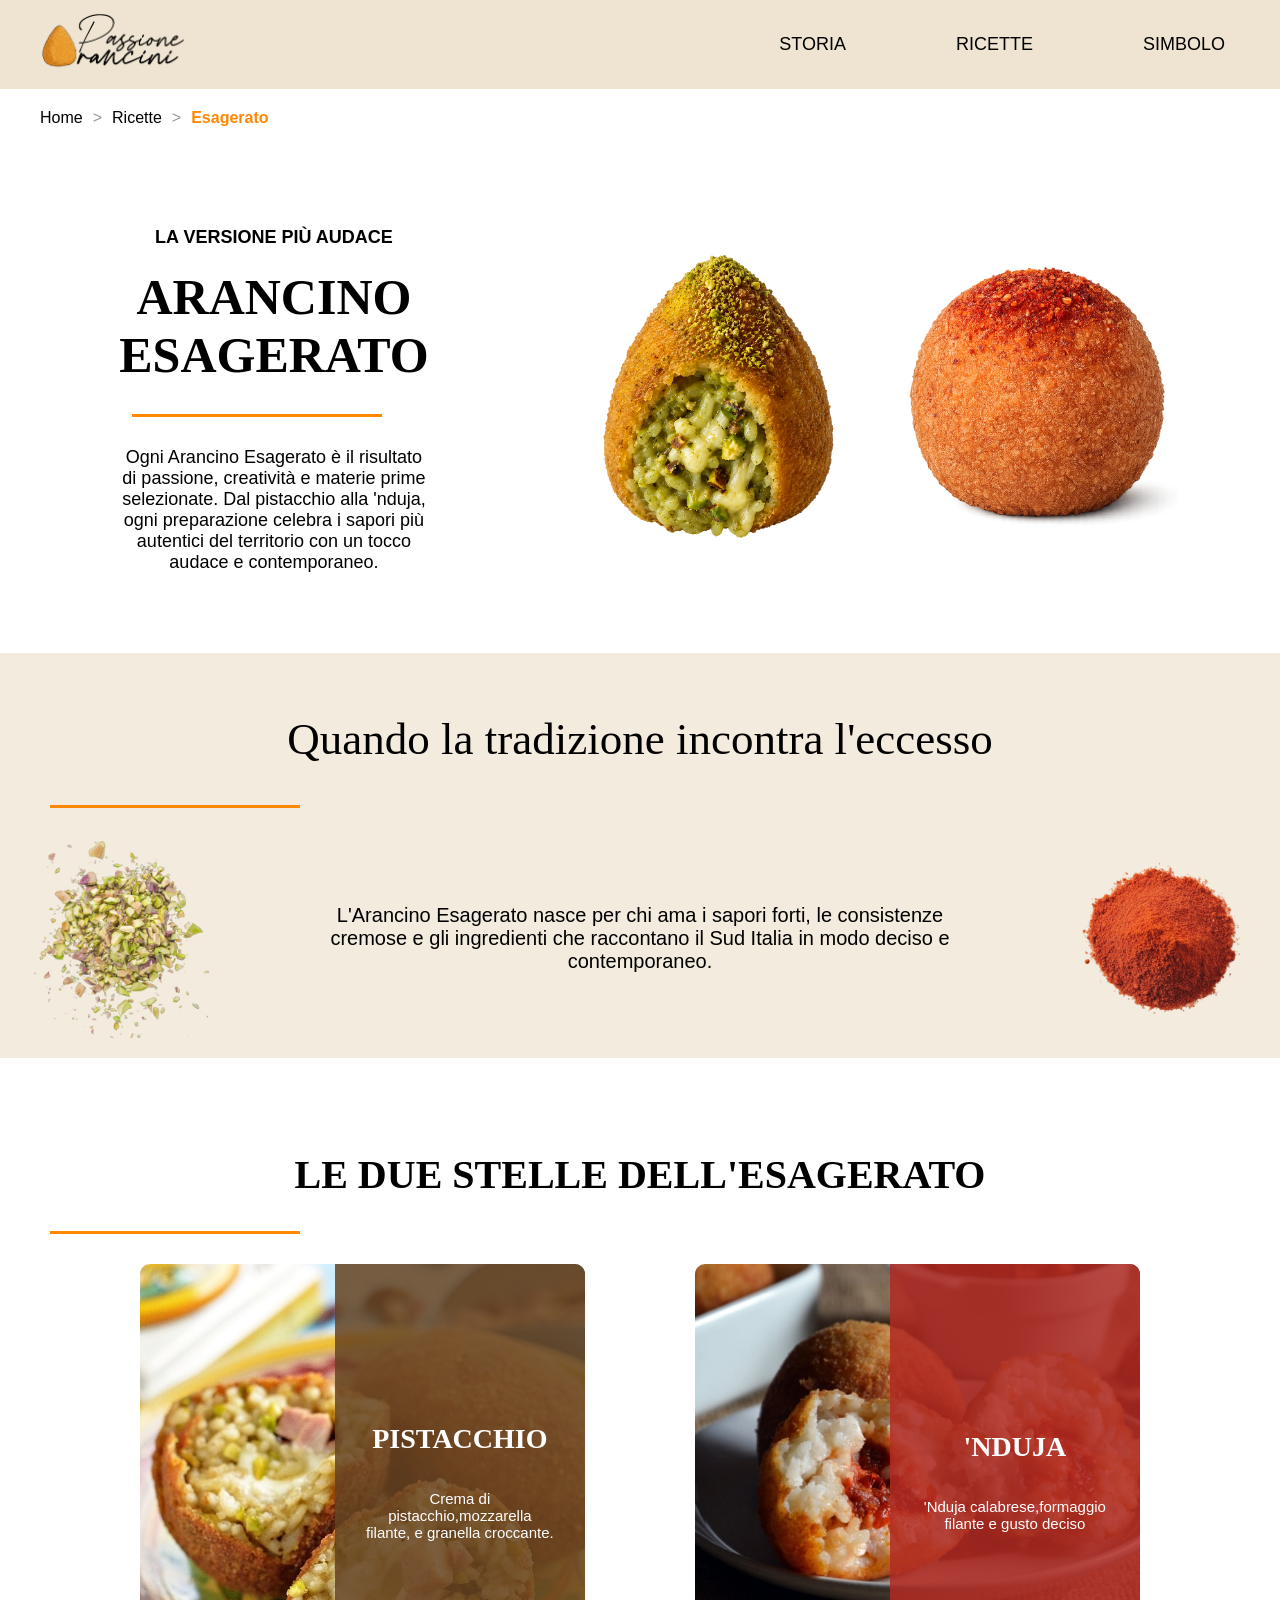
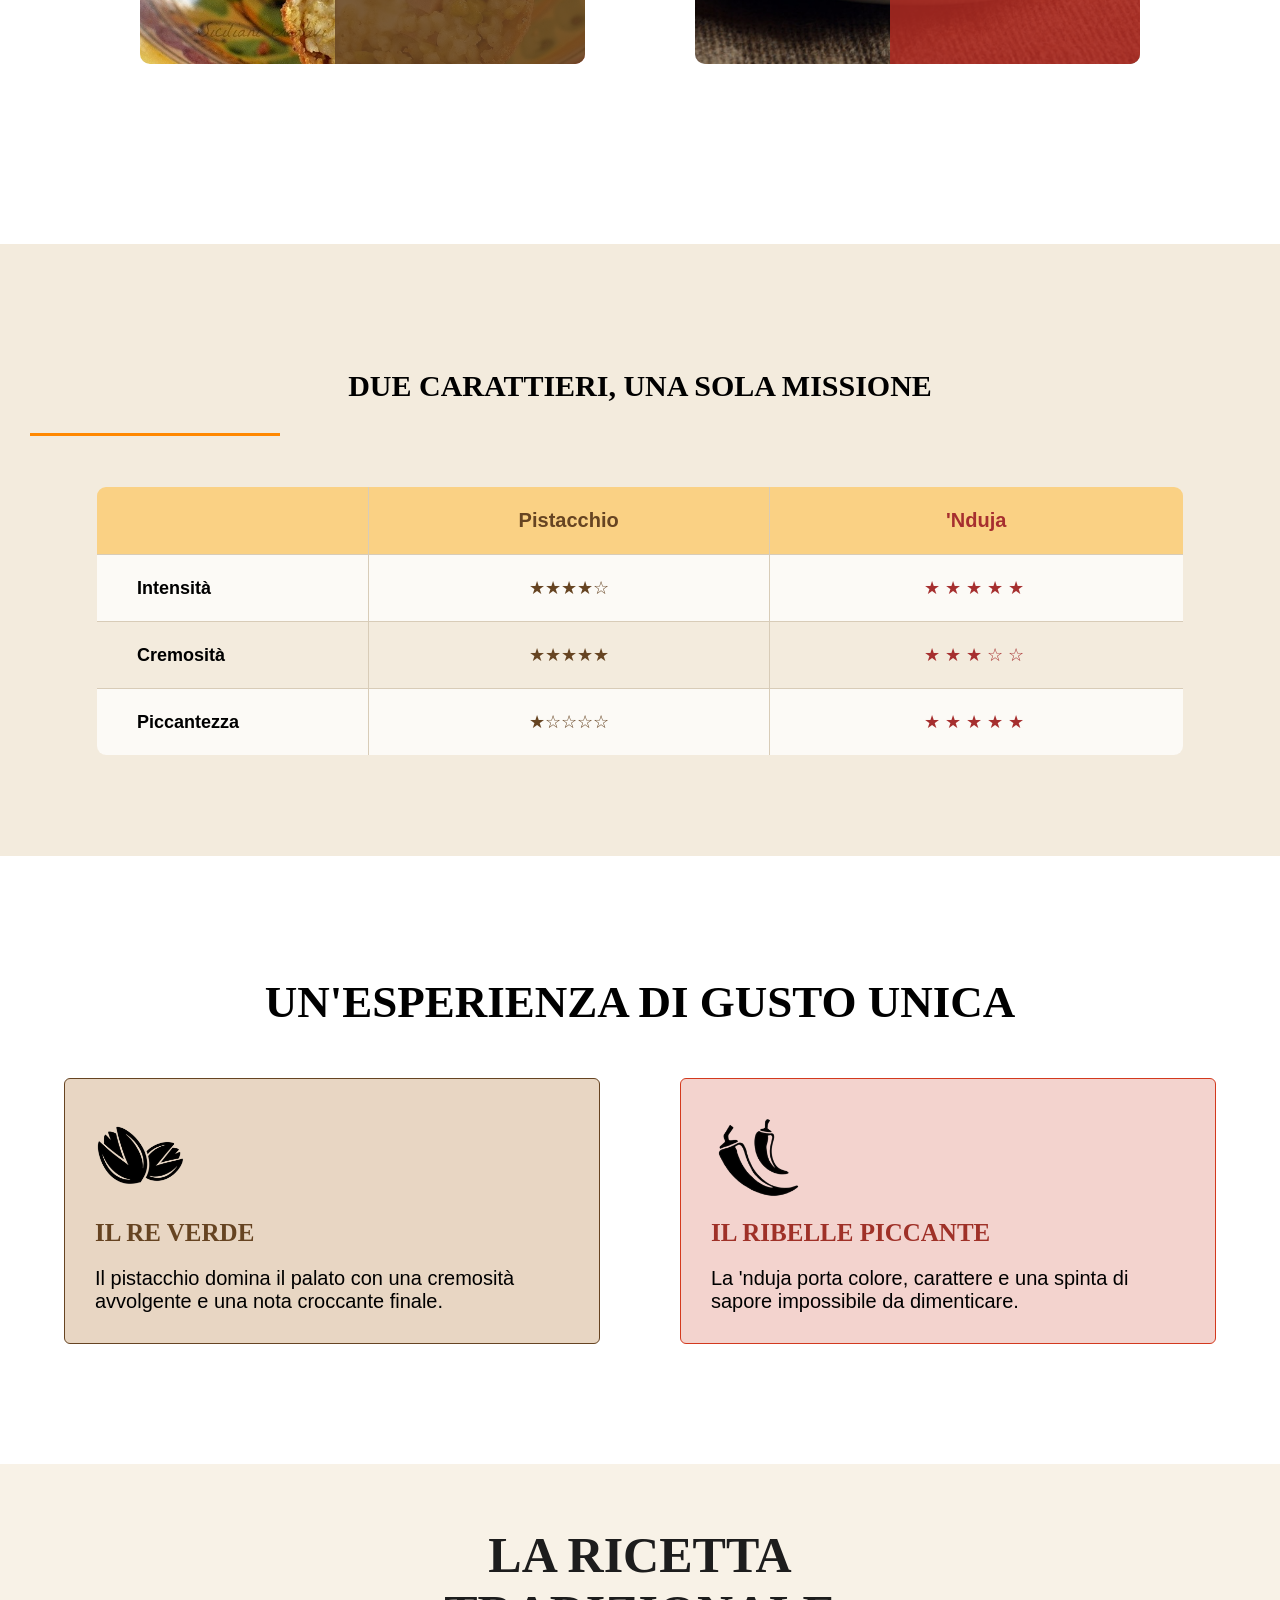
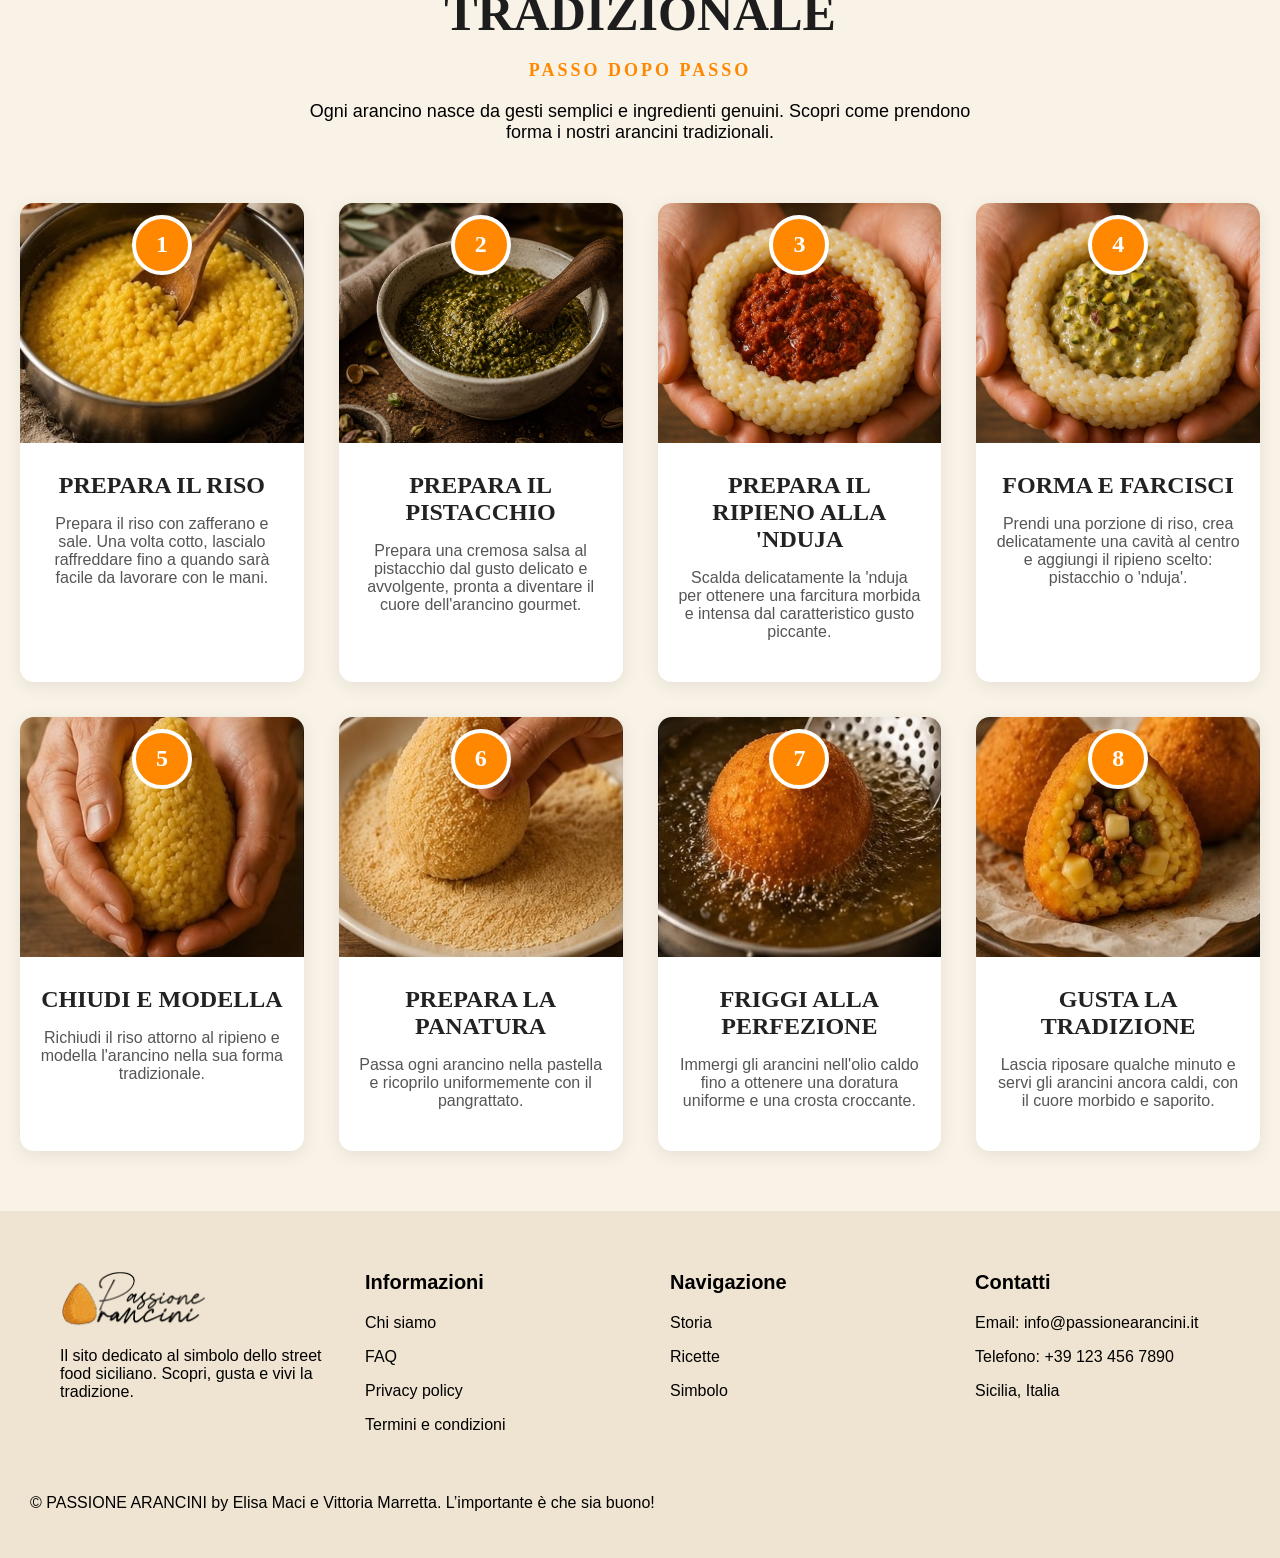
==== commit 81f12e4f: "hover e line" ====
--- a/esagerato.html
+++ b/esagerato.html
@@ -17,7 +17,7 @@
                     <nav>
                         <ul>
                             <li><a href="storia.html" > STORIA</a></li>
-                            <li><a href="ricette.html" class="active"> RICETTE</a></li>
+                            <li><a href="ricette.html" > RICETTE</a></li>
                             <li><a href="simbolo.html"> SIMBOLO</a></li>
                           
 
@@ -29,6 +29,14 @@
     
         
     </header>
+
+     <nav class="breadcrumbs" aria-label="Breadcrumb">
+    <a href="index.html">Home</a>
+    <span> > </span>
+        <a href="ricette.html">Ricette</a>
+        <span> > </span>
+    <span class="current">Esagerato</span>
+</nav>
 
 <main>
     <section class="tradizionale">
@@ -164,7 +172,7 @@
      <div class="battaglia">
         <img src="img/peperonciniini.png" alt="">
         <h3> Il ribelle piccante</h3>
-        <p>La'nduja porta colore, carattere e una spinta di sapore impossibile da dimenticare.</p>
+        <p>La 'nduja porta colore, carattere e una spinta di sapore impossibile da dimenticare.</p>
     </div>
     </div>
 
@@ -227,14 +235,14 @@
             <article class="stepcard">
                 <div class="stepnumber">6</div>
                 <img src="img/aranc6.jpg" alt="">
-                <h3>prepara <br>LA PANATURA</h3>
+                <h3>prepara LA PANATURA</h3>
                 <p>Passa ogni arancino nella pastella e ricoprilo uniformemente con il pangrattato.</p>
             </article>
 
             <article class="stepcard">
                 <div class="stepnumber">7</div>
                 <img src="img/aranc7.jpg" alt="">
-                <h3>FRIGGI <br>ALLA PERFEZIONE</h3>
+                <h3>FRIGGI ALLA PERFEZIONE</h3>
                 <p> Immergi gli arancini nell'olio caldo fino a ottenere una doratura uniforme e una crosta croccante.</p>
             </article>
 
@@ -277,9 +285,9 @@
 
             <h4> Navigazione </h4>
 
-            <p class="colore"> Storia </p>
-            <p class="colore"> Ricette </p>
-            <p class="colore"> Simbolo </p>
+            <a href="storia.html"> <p class="colore"> Storia </p> </a>
+            <a href="ricette.html"> <p class="colore"> Ricette </p> </a>
+            <a href="simbolo.html"> <p class="colore"> Simbolo </p> </a>
            </div>
 
            <div>
--- a/css/style.css
+++ b/css/style.css
@@ -8,7 +8,9 @@
 }
 
 
-
+h1,h2,h3{
+    font-family: serif
+}
 
 header{
     background-color: #EFE4D1;
@@ -31,7 +33,7 @@
 max-width:1200px;
     margin:0 auto;
     display:flex;
-    justify-content:center;
+    justify-content:space-between;
     align-items:center;
     gap:500px;
     padding: 10px 30px;
@@ -54,7 +56,9 @@
     height: 65px;
 }
 
-
+.loghino img{
+    height: 65px;
+}
 
 
 
@@ -67,16 +71,45 @@
     font-size: 18px;
 }
 
-header nav ul li a:hover {
-    background-color: rgba(250, 209, 132, 0.8); 
-    color: #553e04;
-    
-}
+
 
 .active{
     background-color: rgba(250, 209, 132, 0.8); 
     color: #553e04;
 }
+
+
+.breadcrumbs{
+    max-width: 1200px;
+    margin: 20px auto;
+    padding: 0 30px;
+    display: flex;
+    align-items: center;
+    gap: 10px;
+
+    font-family: 'Gill Sans', 'Gill Sans MT', Calibri, 'Trebuchet MS', sans-serif;
+    font-size: 16px;
+}
+
+.breadcrumbs a{
+    color: #000;
+    text-decoration: none;
+    transition: 0.3s;
+}
+
+
+
+.breadcrumbs span{
+    color: #999;
+}
+
+.breadcrumbs .current{
+    color: #FF8800;
+    font-weight: 600;
+}
+
+
+
 
 
 .container_hero{
@@ -116,7 +149,7 @@
 .hero_content h1{
     color: white;
     font-size: 58px;
-    line-height: 10px;
+    
     font-weight: 300;
      
 }
@@ -126,7 +159,6 @@
 p.testino{
     font-family: 'Gill Sans', 'Gill Sans MT', Calibri, 'Trebuchet MS', sans-serif;
     color: white;
-    line-height: 0.01;
     font-size: 18px;
 }
 
@@ -176,23 +208,13 @@
     border: 2px solid white; 
 }
 
-.button1:hover {
-     background-color: transparent;
-    color: white;
-    border: 2px solid white;
-}
-
-.button2:hover {
-    background-color: white;
-    color: black;
-}
 
 
 
 
 .story h1{
      font-size: 58px;
-    line-height: 10px;
+    
     font-weight: 300;
     color: #000;
 }
@@ -256,12 +278,6 @@
 font-family: 'Gill Sans', 'Gill Sans MT', Calibri, 'Trebuchet MS', sans-serif;
 }
 
-.btngold:hover{
- background-color: transparent;
-    color: #FF8800;
-    border: 2px solid #FF8800;
-    
-}
 
 .gusticontainer{
 
@@ -271,7 +287,7 @@
 
 .gusticontainer h1{
     font-size: 58px;
-    line-height: 10px;
+   
     font-weight: 300;
     margin-bottom: 40px;
 }
@@ -286,7 +302,9 @@
 }
 .cards{
     display: grid;
-    grid-template-columns: repeat(4, 1fr);
+    
+    grid-template-columns: repeat(auto-fit, minmax(200px, 1fr));
+ 
     gap: 25px;
 }
 
@@ -321,16 +339,13 @@
     
 }
 
-.card img:hover{
-    transform: scale(1.2);
-}
 
 
 
 
 .vanessa h1{
      font-size: 58px;
-    line-height: 10px;
+
     font-weight: 300;
     color: #000;
 }
@@ -441,14 +456,12 @@
 
 }
 
-.ball:hover .pokemon{
-    opacity: 1;
-}
+
 
 .pokemon h1{
     color: white;
     font-size: 58px;
-    line-height: 10px;
+   
     font-weight: 300;
 }
 
@@ -456,7 +469,7 @@
     color: white;
    font-style: italic;
     font-size: 32px;
-    line-height: 0.01;
+   
 }
 
 .sofia{
@@ -482,9 +495,7 @@
 transition: transform 0.3s ease-out;
 
 }
-a.sofia:hover:after{
-    transform: scaleX(1);
-}
+
 
 .linea{
     width: 80px;
@@ -529,7 +540,7 @@
 
 .onepiece h2{
     font-size: 58px;
-    line-height: 1.1;
+   
     max-width: 700px;
 }
 
@@ -537,7 +548,7 @@
     max-width: 750px;
     margin:auto;
     font-size: 20px;
-    line-height: 1.6;
+    
     margin-bottom: 40px;
     font-family: 'Gill Sans', 'Gill Sans MT', Calibri, 'Trebuchet MS', sans-serif;
 
@@ -556,10 +567,6 @@
     border-radius: 5px; 
 }
 
-.btnsimbolo:hover{
-    transform: scale(1.05);
-    background-color: #FF8800;
-}
 
 .simbolo img{
     width: 500px;
@@ -595,11 +602,7 @@
     font-family: 'Gill Sans', 'Gill Sans MT', Calibri, 'Trebuchet MS', sans-serif;
 }
 
-.colore:hover{
-    color: #FF8800;
-    cursor: pointer;
-
-}
+
 
 .p.colore{
     text-decoration: none;
@@ -612,6 +615,7 @@
 
 .griglia a{
     text-decoration: none;
+    color:#000;
 }
 
 .griglia img{
@@ -720,7 +724,7 @@
 
 .triangolo p{
     font-size: 18px;
-    line-height: 1.5;
+    
     max-width: 500px;    
     color: #000;
     font-family: 'Gill Sans', 'Gill Sans MT', Calibri, 'Trebuchet MS', sans-serif;
@@ -778,7 +782,7 @@
 
 .criceto{
     font-weight: 400;
-    line-height: 1.4;
+    
     max-width: 700px;
     margin: 0 auto 50px auto;
     font-size: 20px;
@@ -795,6 +799,7 @@
     max-width: 1100px;
     margin: 0 auto;
     
+    
 
 
 }
@@ -804,6 +809,7 @@
     padding: 20px;
     display: grid;
     grid-template-columns: 1fr 1fr ;
+    
 
 }
 .arancinitesto{
@@ -840,7 +846,7 @@
 
 .arancini p{
     font-size: 18px;
-    line-height: 1.5;
+    
 
 }
 
@@ -926,7 +932,7 @@
 
 .cardcuriose p{
     font-size: 16px;
-    line-height: 1.6;
+    
     color: #000;
         font-family: 'Gill Sans', 'Gill Sans MT', Calibri, 'Trebuchet MS', sans-serif;
 
@@ -970,7 +976,7 @@
 .overlayfinale h1{
     color: white;
     font-size: 58px;
-    line-height: 10px;
+    
     font-weight: 300;
 }
 
@@ -978,7 +984,7 @@
     color: white;
    font-style: italic;
     font-size: 32px;
-    line-height: 0.01;
+   
 }
 
 
@@ -999,7 +1005,7 @@
 
 .casello{
     display: grid;
-    grid-template-columns: repeat(3, 1fr);
+    grid-template-columns: repeat(auto-fit, minmax(350px, 1fr));
     gap: 20px;
     background-color: #FAD184;
     padding: 30px;
@@ -1018,9 +1024,7 @@
    
 }
 
-.auto:hover{
-    transform: translateY(-5px);
-}
+
 
 .auto img{
     width: 150px;
@@ -1036,7 +1040,7 @@
 
 .auto p{
     font-size: 18px;
-    line-height: 1.5;
+    
     color: #000;
     font-family: 'Gill Sans', 'Gill Sans MT', Calibri, 'Trebuchet MS', sans-serif;
     align-self: center;
@@ -1059,7 +1063,7 @@
 
 .preferiti h1{
     font-size: 58px;
-    line-height: 10px;
+    
     font-weight: 300;
     color: #000;
     text-align: center;
@@ -1114,7 +1118,7 @@
 
 .giada h1{
     font-size: 50px;
-    line-height: 10px;
+    
     font-weight: 400;
     color: #000;
     text-align: center;
@@ -1180,7 +1184,7 @@
 
 .bijoux h1{
     font-size: 60px;
-    line-height:1;
+   
     margin-bottom:30px;
 }
 
@@ -1245,7 +1249,7 @@
 
 .cartoni{
     display:grid;
-    grid-template-columns:repeat(auto-fit,minmax(240px,1fr));
+    grid-template-columns:repeat(auto-fit,minmax(300px,1fr));
     gap:25px;
     margin: 30px 0;
 }
@@ -1334,7 +1338,8 @@
 
 .horrorgrid{
     display:grid;
-    grid-template-columns: repeat(3, 1fr);
+    grid-template-columns: repeat(auto-fit, minmax(250px, 1fr ));
+ 
     gap:70px;
     max-width: 1100px;
     margin: 0 auto;
@@ -1349,8 +1354,7 @@
 
 .horrorcard h3{
     color:#ffffff;
-    text-decoration: underline;
-    text-underline-offset: 2px;
+     
     margin-bottom:15px;
     font-size: 22px;
 }
@@ -1428,7 +1432,7 @@
     max-width: 700px;
     margin: 0 auto;
     font-size: 18px;
-    line-height: 1.8;
+    
     color: #000;
     font-family: 'Gill Sans', 'Gill Sans MT', Calibri, 'Trebuchet MS', sans-serif;
 }
@@ -1440,78 +1444,11 @@
 
 .tradizionale h1{
     font-size: 50px;
-    line-height: 1;
+    
     margin: 20px 0;
 }
 
 
-
-
- .anime h2{
-    text-align: center;
-    margin-bottom:40px;
-    color: #000;
-    font-size: 40px;
-
- }
-
- .burro{
-    display: grid;
-    grid-template-columns: 1fr 1fr;
-    gap: 30px;
-    margin: 40px 40px auto;
-    margin-bottom: 60px;
- }
-
-.passocarrabile{
-    position: relative;
-    overflow: hidden;
-    height: 500px;
-}
-
-.passocarrabile img{
-    height: 500px;
-    object-fit: cover;
-    width: 100%;
-    border-radius: 20px;
-}
-
-.banca{
-    position: absolute;
-    inset: 0;
-    background-color: rgba(47, 51, 50, 0.45);
-    color: white;
-    padding:40px;
-    display: flex;
-    flex-direction: column;
-    justify-content: flex-end;
-    border-radius: 20px;
-}
-
-.banca h3{
-     font-size: 90px;
-     margin-bottom: 20px;
-     letter-spacing: 20px;
-     text-transform: uppercase;
-     text-align: center;
-     font-family: 'Times New Roman', Times, serif;
-}
-
-
-.banca p{
-    font-family: 'Gill Sans', 'Gill Sans MT', Calibri, 'Trebuchet MS', sans-serif;
-    font-size: 20px;
-}
-
-
-.bollino{
-    width: 600px;
-    justify-self: center;
-    margin-top: 0px;
-    height: 3px;
-    background-color: #FAD184;
-    margin: 10px 0;
-}
 
 
 
@@ -1557,7 +1494,7 @@
 .ricettariodescription {
     color: #000;
     font-size: 18px;
-    line-height: 1.6;
+    
     font-family: 'Gill Sans', 'Gill Sans MT', Calibri, 'Trebuchet MS', sans-serif;
 }
 
@@ -1610,7 +1547,7 @@
 
 .stepcard p {
     padding: 0 20px 25px;
-    line-height: 1.6;
+    
     color: #555;
     font-family: 'Gill Sans', 'Gill Sans MT', Calibri, 'Trebuchet MS', sans-serif;
 }
@@ -1635,7 +1572,7 @@
 
 .arianna h2{
     font-size: 45px;
-    line-height: 10px;
+    
     font-weight: 300;
     margin: 40px;
 }
@@ -1768,7 +1705,7 @@
 .foglia-box p{
     font-family: 'Gill Sans', 'Gill Sans MT', Calibri, 'Trebuchet MS', sans-serif;
     color: white;
-    line-height: 1.6;
+    
     font-size: 15px ;
 }
 
@@ -1878,11 +1815,12 @@
 
 .battaglia{
     flex: 1;
+    flex-direction: column;
     padding: 30px;
     min-width: 450px;
     display: flex;
-    align-items: center;
-    gap: 25px;
+    
+    
     border-radius: 6px;
     background: #FAD184;
     border: 1px solid #d8ccb8;
@@ -1903,12 +1841,15 @@
     font-size: 25px;
     margin-bottom: 10px;
     text-transform: uppercase;
+    margin: 20px 0 ;
+    
 }
 
 .battaglia p{
     font-size: 20px;
-    line-height: 1.8;
-    font-family: 'Gill Sans', 'Gill Sans MT', Calibri, 'Trebuchet MS', sans-serif;
+    
+    font-family: 'Gill Sans', 'Gill Sans MT', Calibri, 'Trebuchet MS', sans-serif;
+    margin: 0 auto;
 }
 
 /* marrone al posto del verde */
@@ -1944,9 +1885,10 @@
    MEDIA QUERY: SMARTPHONE (MAX-WIDTH: 600px)
    ========================================================================== */
 
-@media (max-width: 600px) {
-    
-    
+@media (max-width: 800px) {
+    
+
+
     
     body {
         font-size: 16px;
@@ -1956,13 +1898,13 @@
     .pokemon h1, .onepiece h2, .overlayfinale h1, .preferiti h1, 
     .bijoux h1, .arianna h2, .sapori h2, .esperienza h2 {
         font-size: 32px ;
-        line-height: 1.2 ;
+        
         margin-bottom: 20px ;
     }
 
     h2, .giapponesina h2, .disputa h2, .disputa h3, .leone h2, .carto h2, .ricettariotitolo h2, .terea h2 {
         font-size: 26px ;
-        line-height: 1.2;
+        
     }
 
     
@@ -2012,7 +1954,7 @@
 
     p.testino {
         font-size: 16px;
-        line-height: 1.4;
+        
     }
 
     .button {
@@ -2276,4 +2218,78 @@
         margin: 30px 15px;
         padding: 0 15px;
     }
+}
+
+
+
+
+
+
+
+
+
+
+
+
+
+
+
+
+
+@media (hover: hover){
+
+.logo img:hover{
+        transform: scale(1.05);
+        transition: transform 0.3s ease;
+        cursor: pointer;
+    }
+
+    header nav ul li a:hover{
+        background-color: rgba(250, 209, 132, 0.8);
+        color: #553e04;
+    }
+
+    .breadcrumbs a:hover{
+        color: #FF8800;
+    }
+
+    .button1:hover{
+        background-color: transparent;
+        color: white;
+        border: 2px solid white;
+    }
+
+    .button2:hover{
+        background-color: white;
+        color: black;
+    }
+
+    .btngold:hover{
+        background-color: transparent;
+        color: #FF8800;
+        border: 2px solid #FF8800;
+    }
+
+    .card img:hover{
+        transform: scale(1.2);
+    }
+
+    .ball:hover .pokemon{
+        opacity: 1;
+    }
+
+    a.sofia:hover:after{
+        transform: scaleX(1);
+    }
+
+    .btnsimbolo:hover{
+        transform: scale(1.05);
+        background-color: #FF8800;
+    }
+
+    .colore:hover{
+        color: #FF8800;
+        cursor: pointer;
+    }
+
 }
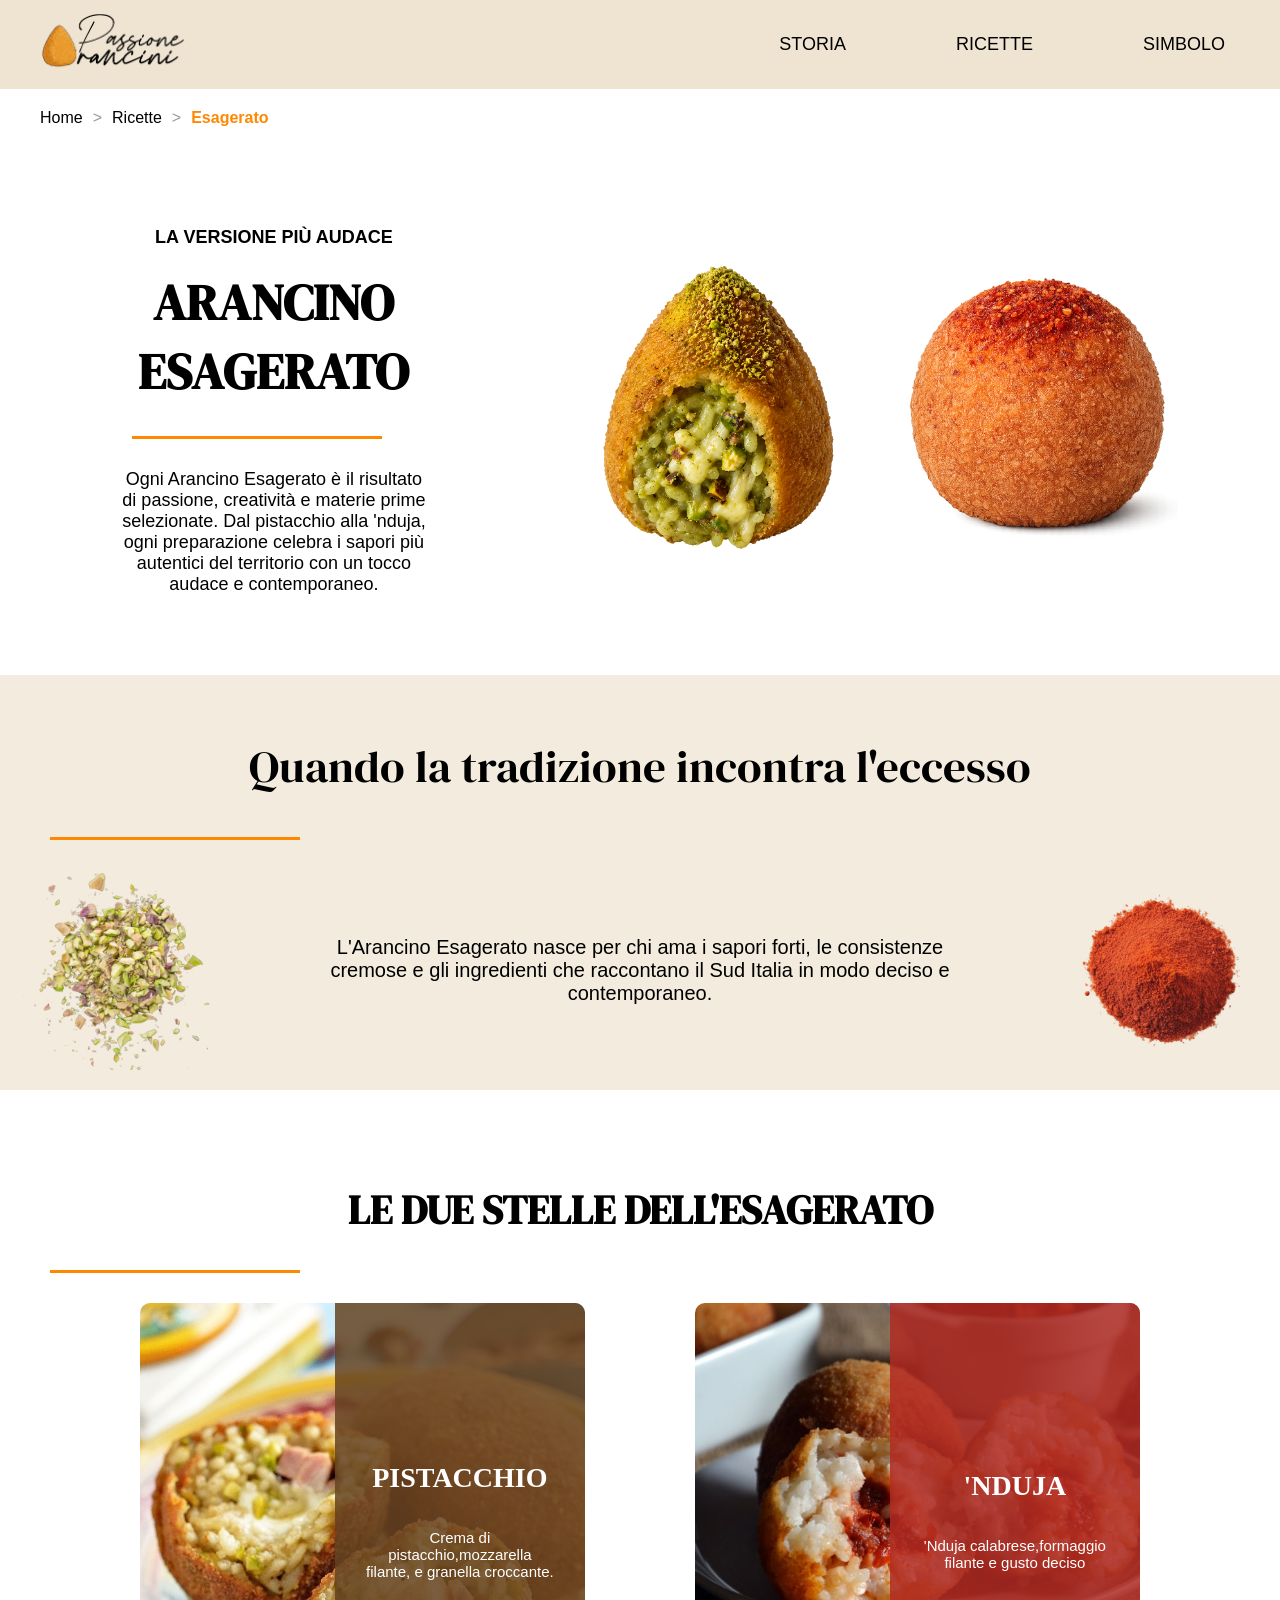
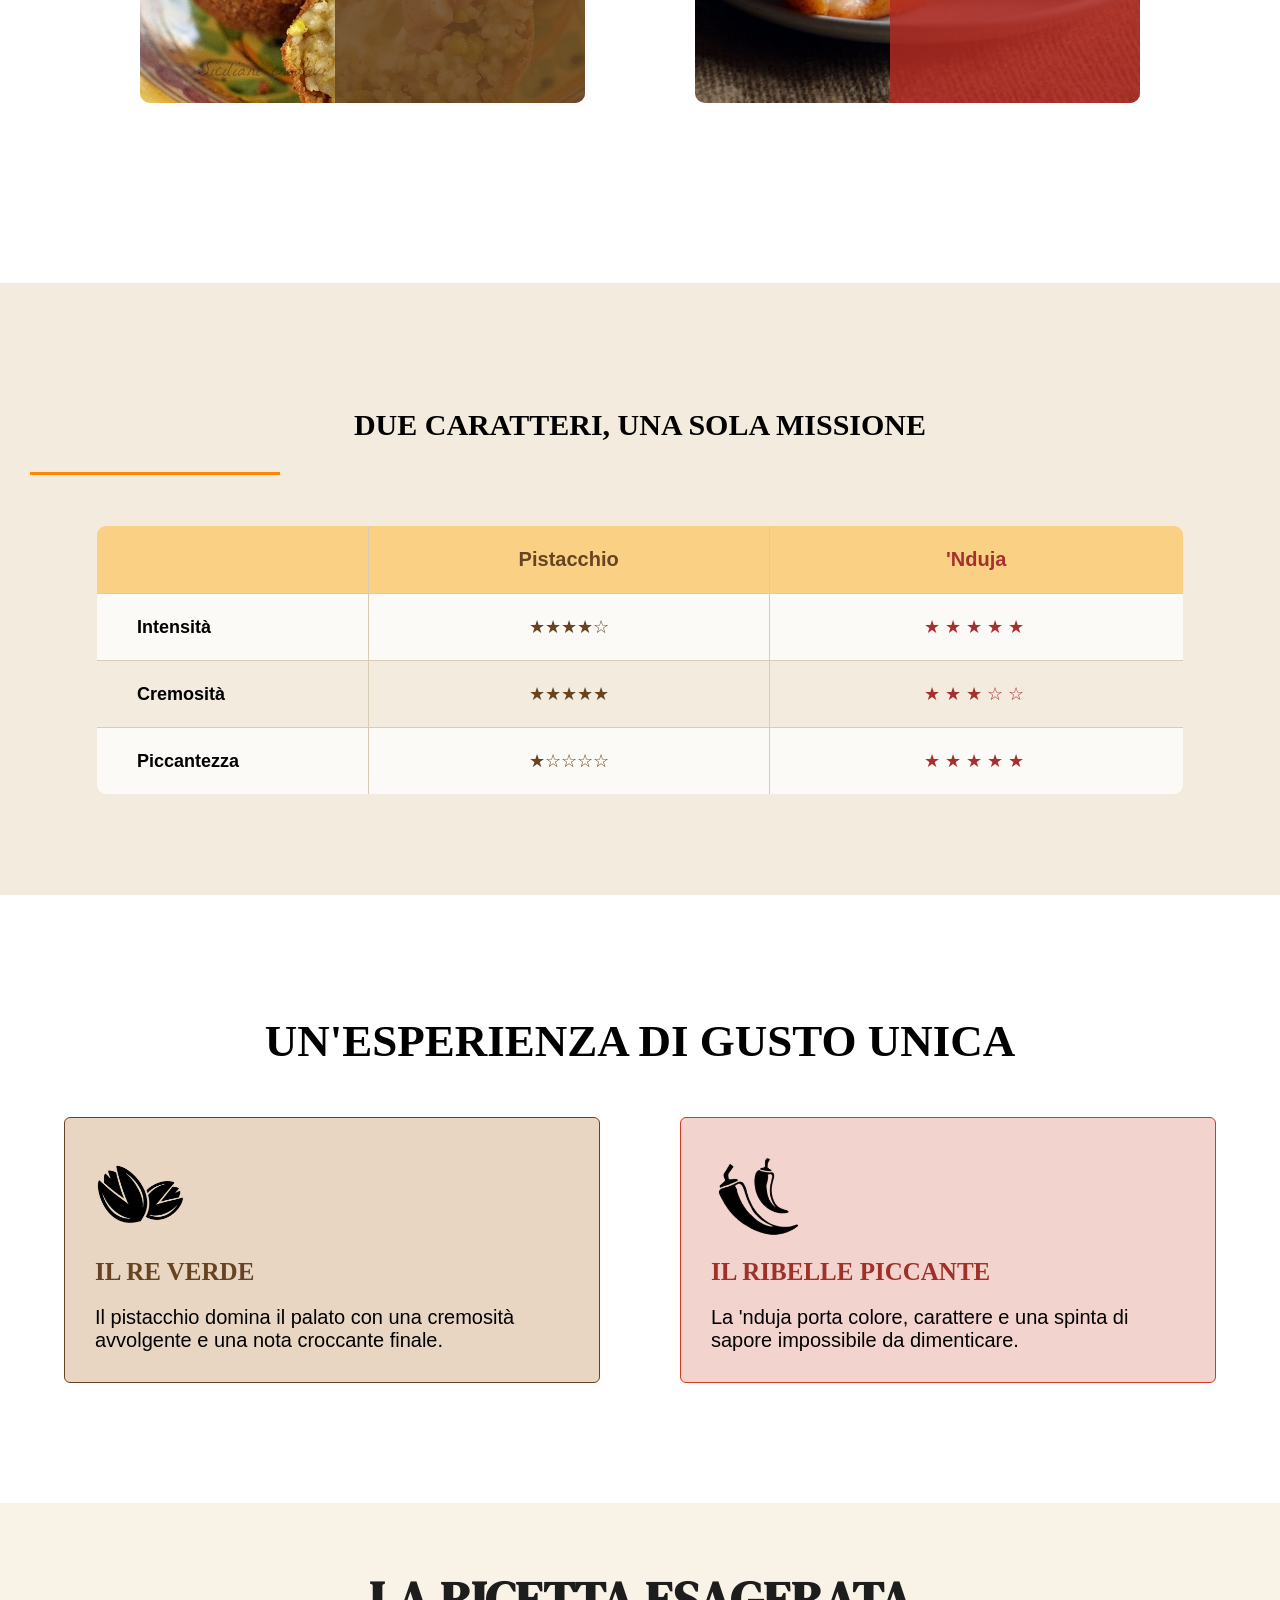
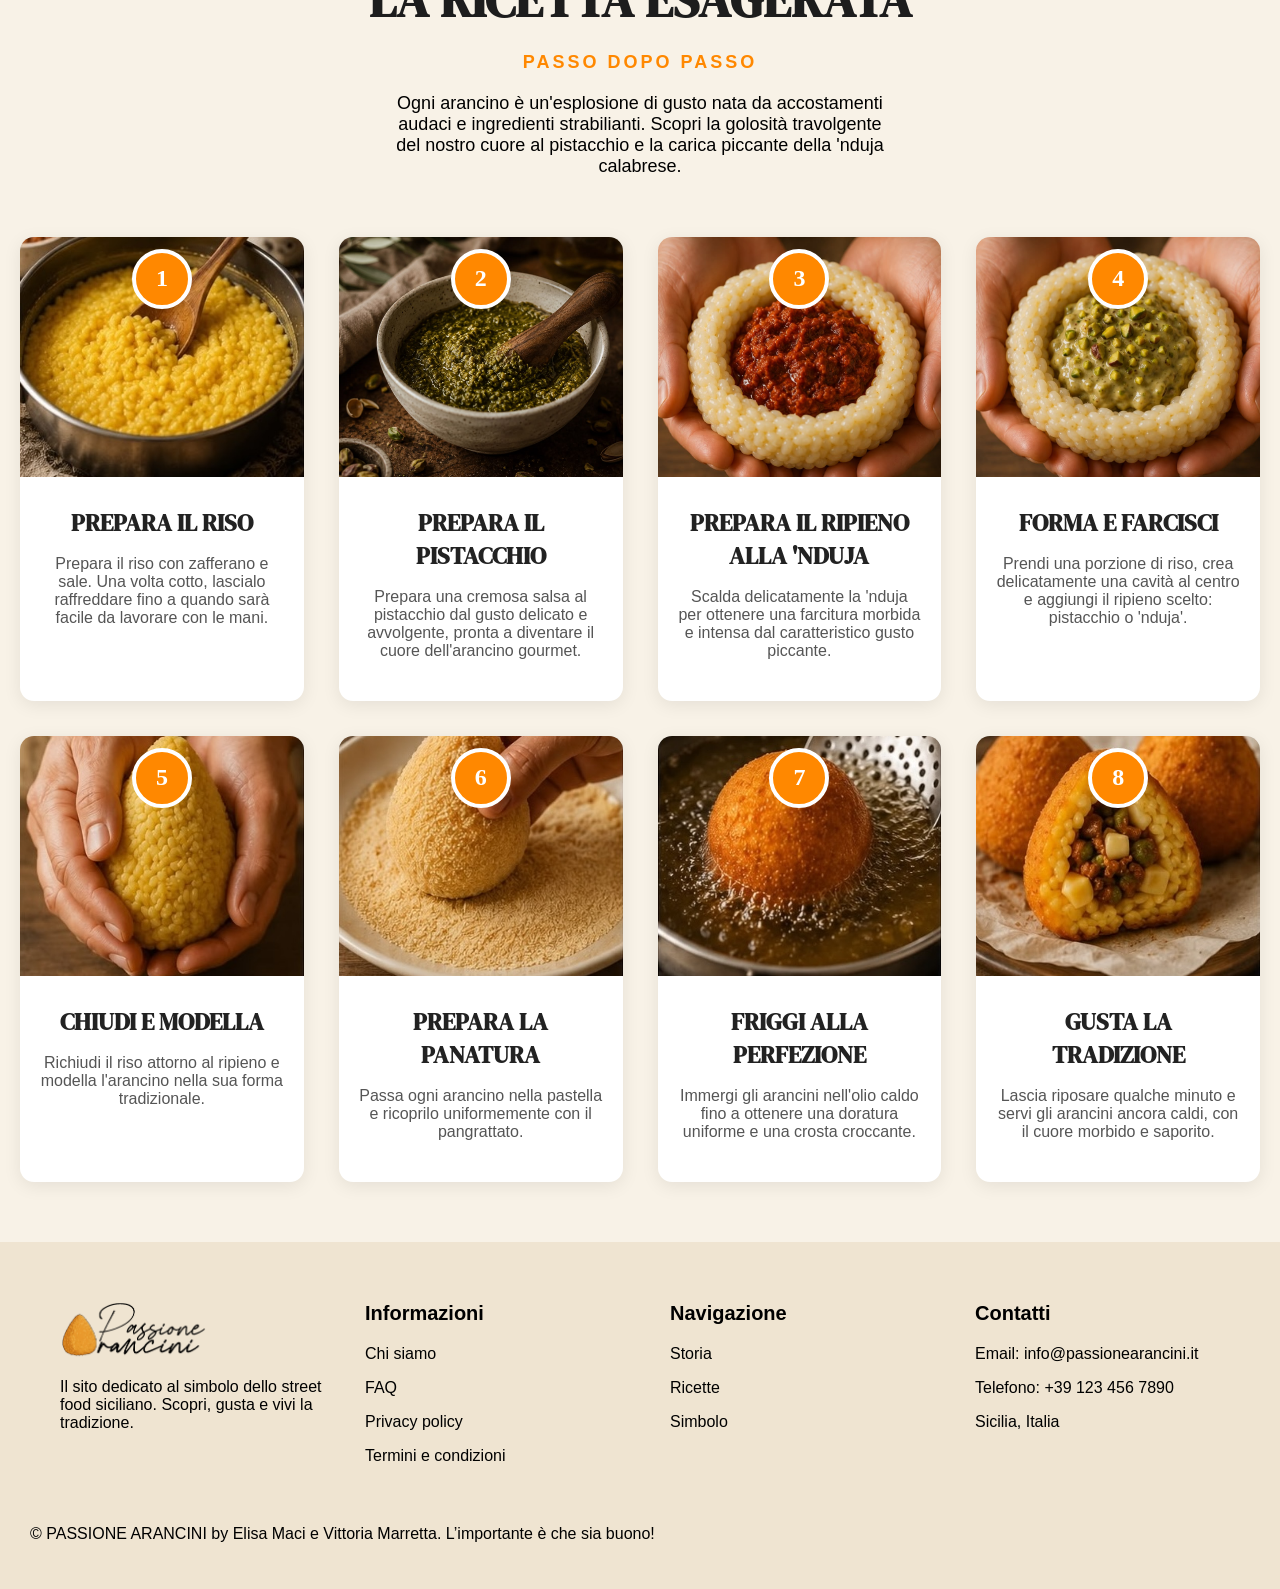
==== commit 66cc63f5: "html normale" ====
--- a/esagerato.html
+++ b/esagerato.html
@@ -5,6 +5,9 @@
     <meta name="viewport" content="width=device-width, initial-scale=1.0">
     <title>Document</title>
     <link rel="stylesheet" href="css/style.css">
+    <link rel="preconnect" href="https://fonts.googleapis.com">
+<link rel="preconnect" href="https://fonts.gstatic.com" crossorigin>
+<link href="https://fonts.googleapis.com/css2?family=DM+Serif+Display:ital@0;1&display=swap" rel="stylesheet">
 </head>
 <body>
     <header>
@@ -118,7 +121,7 @@
 
 
 <section class="terea">
-    <h2>DUE CARATTIERI, UNA SOLA MISSIONE </h2>
+    <h2>DUE CARATTERI, UNA SOLA MISSIONE </h2>
     <div class="striscia"> </div>
     <table>
         
@@ -185,11 +188,10 @@
 
         <div class="ricettariotitolo">
             <span></span>
-            <h2>LA RICETTA TRADIZIONALE</h2>
+            <h2>LA RICETTA ESAGERATA</h2>
             <p class="ricettariosottotitolo">PASSO DOPO PASSO</p>
             <p class="ricettariodescription">
-                Ogni arancino nasce da gesti semplici e ingredienti genuini.
-                Scopri come prendono forma i nostri arancini tradizionali.
+                Ogni arancino è un'esplosione di gusto nata da accostamenti audaci e ingredienti strabilianti. Scopri la golosità travolgente del nostro cuore al pistacchio e la carica piccante della 'nduja calabrese.
             </p>
         </div>
 
--- a/css/style.css
+++ b/css/style.css
@@ -7,9 +7,19 @@
    box-sizing: border-box;
 }
 
-
-h1,h2,h3{
-    font-family: serif
+.dm-serif-display-regular {
+  font-family: "DM Serif Display", serif;
+  font-weight: 400;
+  font-style: normal;
+
+
+}
+
+p, a {
+    font-family: 'Gill Sans', sans-serif;
+}
+h1,h2,h3, h4{
+    font-family: "DM Serif Display", serif;
 }
 
 header{
@@ -28,9 +38,7 @@
 }
 
 .cipolla{
-
-
-max-width:1200px;
+    max-width:1200px;
     margin:0 auto;
     display:flex;
     justify-content:space-between;
@@ -120,7 +128,8 @@
 
 .overlay {
     position: absolute;
-   
+    
+    
 }
 
 .zio {
@@ -137,12 +146,14 @@
     height: 100%;
     object-fit: cover; 
     display: block;
+    
 }
 
 .hero_content{
-    margin: 30px;
+    margin: 0 40px auto;
     display: flex;
     flex-direction: column;
+    max-width: 500px;
     
 }
 
@@ -182,6 +193,7 @@
     display: flex;
     gap: 20px; 
     margin-top: 30px;
+    
 }
 
 .button a {
@@ -210,11 +222,14 @@
 
 
 
-
+.story{
+    margin: 0 40px auto;
+    max-width: 500px;
+}
 
 .story h1{
      font-size: 58px;
-    
+    margin: 0 auto;
     font-weight: 300;
     color: #000;
 }
@@ -227,7 +242,7 @@
 
 .toystory {
     background-color: #FAD184;
-    padding: 30px;
+    padding: 30px 0;
 }
 
 .woody{
@@ -293,13 +308,6 @@
 }
 
 
-.maddy{
-    width: 150px;
-    height: 3px;
-    background-color: #FF8800;
-    margin-bottom: 25px;
-
-}
 .cards{
     display: grid;
     
@@ -341,7 +349,10 @@
 
 
 
-
+.vanessa{
+    max-width: 500px;
+    
+}
 
 .vanessa h1{
      font-size: 58px;
@@ -756,7 +767,7 @@
 }
 .disputa img{
     width: 100%;
-    height: 100%;
+    height: 600px;
     display: block;
     margin: 0 auto;
     
@@ -1067,7 +1078,7 @@
     font-weight: 300;
     color: #000;
     text-align: center;
-    margin: 70px 0;
+    margin: 50px 0;
 }
 
 .striscia{
@@ -1172,7 +1183,7 @@
     justify-content:center;
     align-items:center;
     text-align:center;
-    padding:80px 20px;
+    padding:50px 20px 80px 20px;
 }
 
 .rimmel{
@@ -1202,7 +1213,9 @@
     
 }
 
-
+.mufasatesto{
+    max-width: 800px;
+}
 
 .mufasa{
     display: flex;
@@ -1210,7 +1223,7 @@
     margin: 0 auto;
     max-width: 90%;
     justify-content: center;
-    gap: 40px;
+    gap: 150px;
 }
 .mufasa h2{
     color: #Ff8800;
@@ -1282,12 +1295,14 @@
     
 }
 blockquote{
+    text-align: center;
     font-size:2rem;
     font-weight:600;
     border-left:5px solid #FF8800;
     border-right:5px solid #FF8800;
     padding-left:25px;
-    max-width: 800px;
+    padding-right:25px;
+    max-width: 780px;
     margin: 50px  auto;
 }
 
@@ -1379,6 +1394,7 @@
     margin: 0 auto;
     font-style: italic;
     padding: 30px 0;
+    max-width: 880px;
 }
 
 
@@ -1494,7 +1510,8 @@
 .ricettariodescription {
     color: #000;
     font-size: 18px;
-    
+    max-width: 500px;
+    margin: auto;
     font-family: 'Gill Sans', 'Gill Sans MT', Calibri, 'Trebuchet MS', sans-serif;
 }
 
@@ -1887,24 +1904,32 @@
 
 @media (max-width: 800px) {
     
-
+    p.testino, .criceto, .zoro {
+        width: 100%;
+        max-width: 90%; /* Occupa al massimo il 90% della larghezza dello schermo, lasciando il 5% di spazio vuoto per lato */
+        margin-left: auto;
+        margin-right: auto;
+    }
 
     
     body {
         font-size: 16px;
+        box-sizing: border-box;
     }
 
     h1, .hero_content h1, .story h1, .gusticontainer h1, .vanessa h1, 
     .pokemon h1, .onepiece h2, .overlayfinale h1, .preferiti h1, 
     .bijoux h1, .arianna h2, .sapori h2, .esperienza h2 {
         font-size: 32px ;
-        
+        width: 100%;
+        max-width: 90%;
         margin-bottom: 20px ;
     }
 
     h2, .giapponesina h2, .disputa h2, .disputa h3, .leone h2, .carto h2, .ricettariotitolo h2, .terea h2 {
         font-size: 26px ;
-        
+        width: 100%;
+        max-width: 90%;
     }
 
     
@@ -1986,7 +2011,7 @@
 
     .story_image img, .barbie_image img {
         width: 100%;
-        max-width: 280px;
+        max-width: 240px;
         height: auto;
     }
 
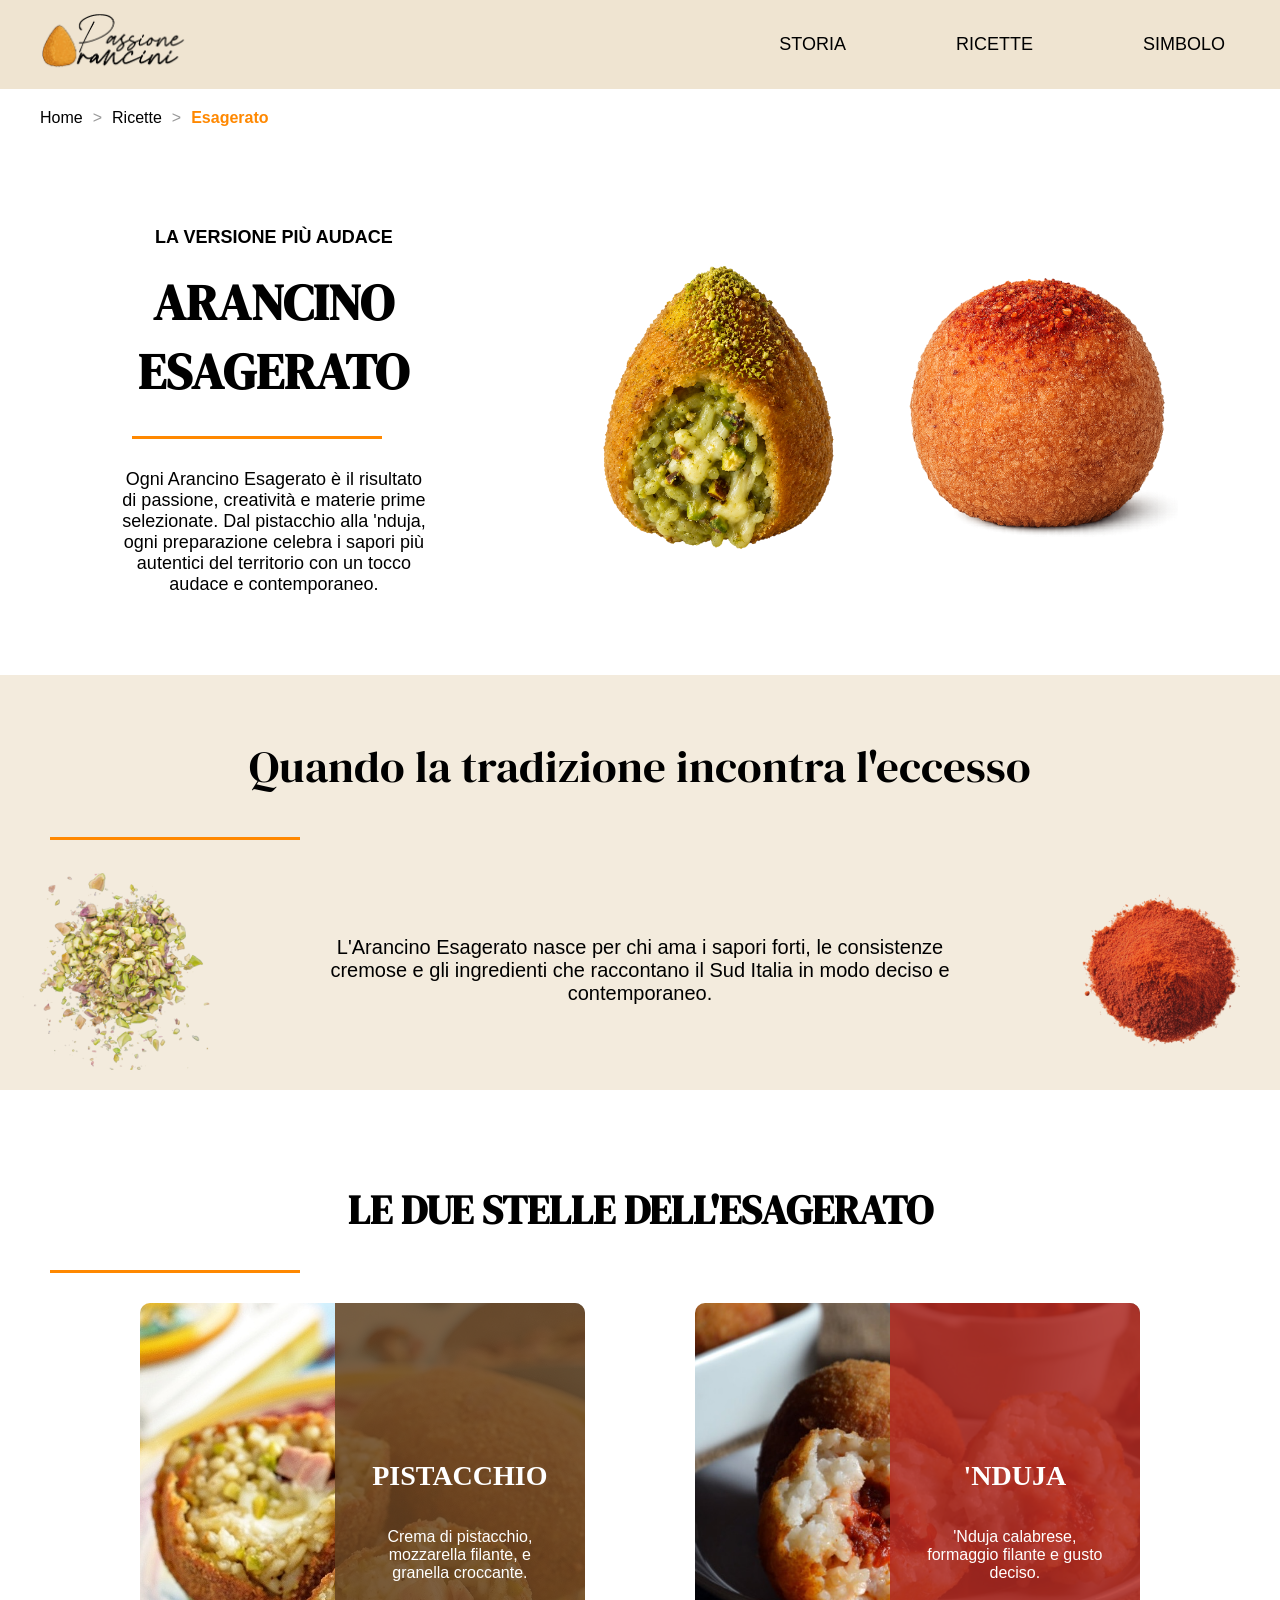
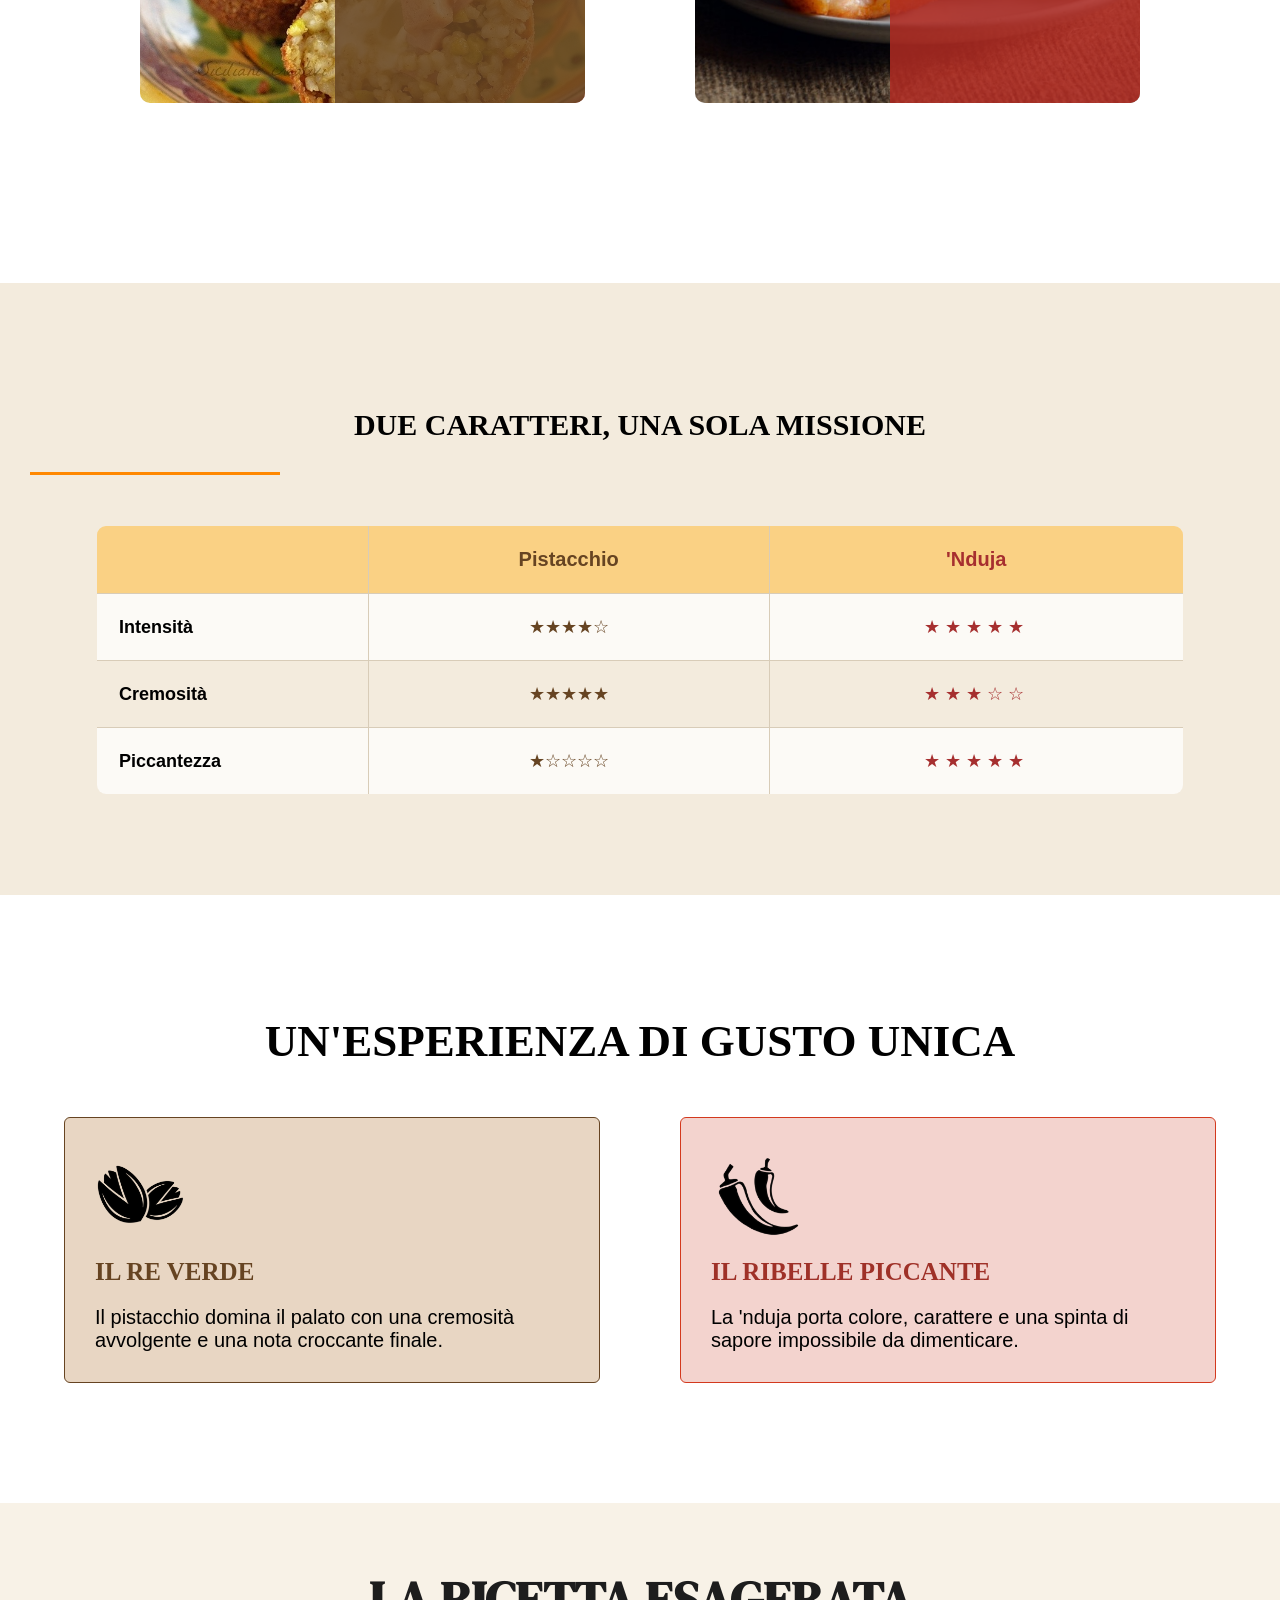
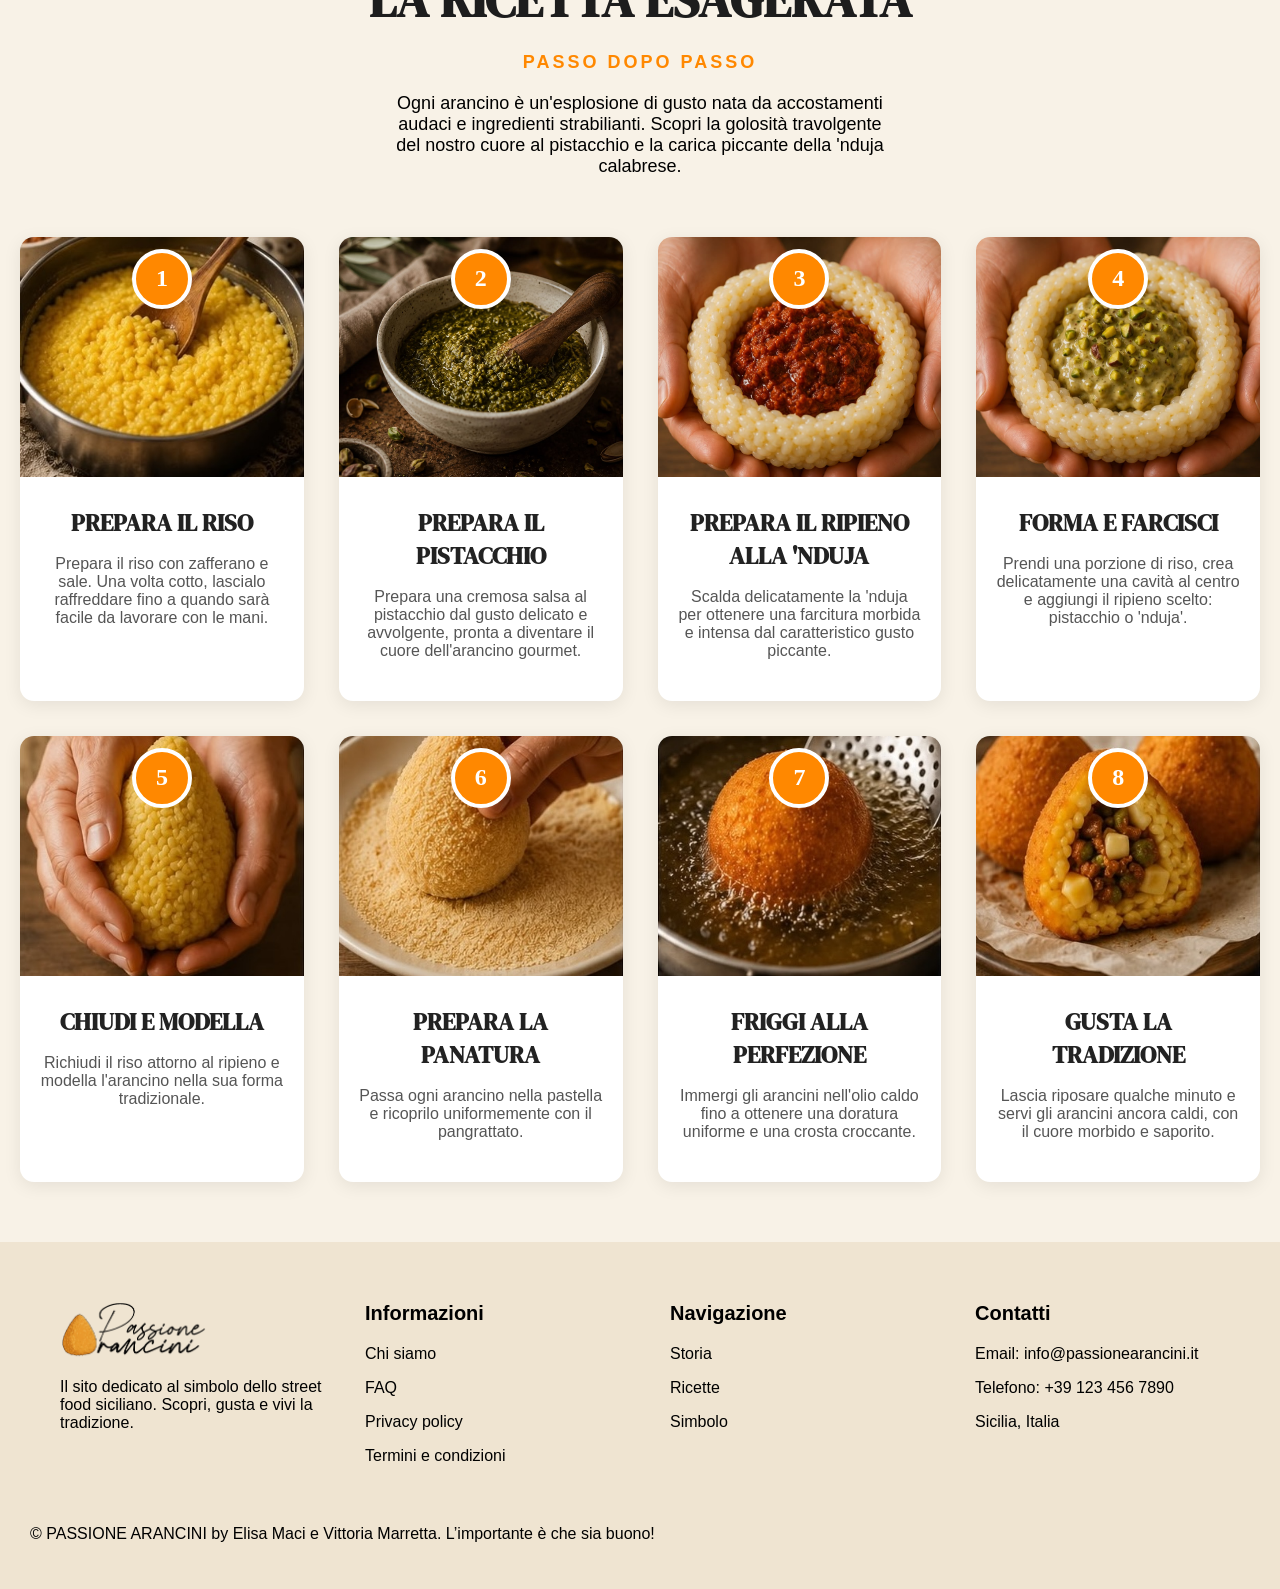
==== commit ea6ad2e7: "end" ====
--- a/esagerato.html
+++ b/esagerato.html
@@ -99,7 +99,7 @@
                 <p class="mini"> </p>
                 <h3>PISTACCHIO</h3>
 
-                <p> Crema di pistacchio,mozzarella filante, e granella croccante.</p>
+                <p> Crema di pistacchio, mozzarella filante, e granella croccante.</p>
 
             </div>
         </div>
@@ -113,7 +113,7 @@
         <p class="mini"></p>
         <h3> 'NDUJA </h3>
 
-        <p> 'Nduja calabrese,formaggio filante e gusto deciso </p>
+        <p> 'Nduja calabrese, formaggio filante e gusto deciso. </p>
          </div>
     </div>
     </div>
--- a/css/style.css
+++ b/css/style.css
@@ -263,7 +263,7 @@
     height: 100%;
     object-fit: cover;
     display: block;
-    
+    border-radius: 15px;
 }
 
 
@@ -764,8 +764,9 @@
 .sopra p{
     font-family: 'Gill Sans', 'Gill Sans MT', Calibri, 'Trebuchet MS', sans-serif;
     font-size: 18px;
-}
-.disputa img{
+    
+}
+.immagine img{
     width: 100%;
     height: 600px;
     display: block;
@@ -794,7 +795,7 @@
 .criceto{
     font-weight: 400;
     
-    max-width: 700px;
+    
     margin: 0 auto 50px auto;
     font-size: 20px;
     text-align: center;
@@ -881,6 +882,7 @@
 .blocco{
     width: 320px;
    background-color: #EFE4D1;
+   border-radius: 15px;
 }
 
 .blocco img{
@@ -888,6 +890,7 @@
     height: 200px;
     object-fit: cover;
     display: block;
+    border-radius: 15px 15px 0 0;
 }
 .curiosita{
     background-color: #0b0f19;
@@ -904,25 +907,32 @@
     margin-bottom: 50px;
     letter-spacing: 3px;
     text-transform: uppercase;
-    text-decoration: underline;
-    text-underline-offset: 8px;
     font-weight: 400;
     
 }
 
 
 
+.blocco{
+    width: 100%;
+    max-width: 340px;
+}
+ 
 .contenitoreblocco{
+  
+    gap: 30px;
+    align-items: center;
     display: flex;
     justify-content: center;
-    align-items: stretch;
+    
     gap: 30px;
     max-width: 1200px;
     margin: 0 auto;
     gap: 70px;
 }
 
-.cardcuriose{
+.cardcuriose {
+    border-radius: 15px;
     padding: 30px 25px;
     text-align: left;
     display: flex;
@@ -1316,7 +1326,7 @@
 .warning{
     display:inline-block;
     color:#FAD184;
-    text-decoration: underline;
+    
     font-size: 35px;
     font-family: 'Gill Sans', 'Gill Sans MT', Calibri, 'Trebuchet MS', sans-serif;
     border-radius:50px;
@@ -1697,7 +1707,10 @@
     z-index: 2;
 }
 
-/* MARRONE al posto del verde */
+
+
+
+
 .verde{
     background: rgb(102, 68, 34,.85);
     color:white;
@@ -1723,7 +1736,7 @@
     font-family: 'Gill Sans', 'Gill Sans MT', Calibri, 'Trebuchet MS', sans-serif;
     color: white;
     
-    font-size: 15px ;
+    font-size: 16px ;
 }
 
 .terea{
@@ -1781,7 +1794,7 @@
     font-weight: 600;
     color: #000;
     text-align: left;
-    padding-left: 40px;
+    
     width: 25%;
 }
 
@@ -1904,11 +1917,12 @@
 
 @media (max-width: 800px) {
     
-    p.testino, .criceto, .zoro {
+    p, p.testino, .criceto, .zoro , .bijoux p, .ariannagiraffa p, .ricettariodescription  {
         width: 100%;
-        max-width: 90%; /* Occupa al massimo il 90% della larghezza dello schermo, lasciando il 5% di spazio vuoto per lato */
+        max-width: 85%; 
         margin-left: auto;
         margin-right: auto;
+        font-size: 16px ;
     }
 
     
@@ -1919,17 +1933,21 @@
 
     h1, .hero_content h1, .story h1, .gusticontainer h1, .vanessa h1, 
     .pokemon h1, .onepiece h2, .overlayfinale h1, .preferiti h1, 
-    .bijoux h1, .arianna h2, .sapori h2, .esperienza h2 {
+    .bijoux h1, .arianna h2, .sapori h2, .esperienza h2, .curiosita h2, .disputa h2, .giada h1, .warning, .tradizionale h1, .ricettariotitolo h2 {
         font-size: 32px ;
         width: 100%;
         max-width: 90%;
-        margin-bottom: 20px ;
-    }
-
-    h2, .giapponesina h2, .disputa h2, .disputa h3, .leone h2, .carto h2, .ricettariotitolo h2, .terea h2 {
+        margin-bottom: 40px ;
+        margin-left: auto;
+        margin-right: auto;
+    }
+
+    h2, .giapponesina h2,  .disputa h3, .leone h2, .carto h2, .ricettariotitolo h2, .terea h2  {
         font-size: 26px ;
         width: 100%;
         max-width: 90%;
+        margin-left: auto;
+        margin-right: auto;
     }
 
     
@@ -1984,8 +2002,7 @@
 
     .button {
         flex-direction: column;
-        width: 100%;
-        gap: 10px;
+        gap: 15px;
     }
 
     .button a {
@@ -2013,7 +2030,12 @@
         width: 100%;
         max-width: 240px;
         height: auto;
-    }
+        margin: 0 auto;
+    }
+    .barbie_image{
+        flex-direction: column;
+    }
+
 
     .vanessa {
         padding-left: 0;
@@ -2028,6 +2050,10 @@
         grid-template-columns: 1fr;
         gap: 20px;
         padding: 15px;
+    }
+
+    .card img{
+       height: 100px;
     }
 
    
@@ -2052,26 +2078,70 @@
         max-width: 300px;
     }
 
-    /* --- Timeline Giapponesina --- */
+   
     .giapponesina {
         padding-left: 20px;
         margin: 50px auto;
     }
 
     .copertina {
-        left: 15px;
+        height: 1110px;
+    }
+
+    .triangolini{
+        top: 50px;
+        
+        border-left: 15px solid #FAD184; 
+        border-top: 6px solid transparent;
+        border-bottom: 6px solid transparent;
     }
 
     .cerchio {
         flex-direction: column;
         align-items: flex-start;
         gap: 15px;
-    }
-
-    .triangolini {
-        display: none; 
-    }
-
+        max-width: 200px;
+        margin: 0 auto;
+    }
+
+    .contenitoreblocco{
+        flex-direction: column;
+    }
+
+    .cardcuriose h3{
+        margin: 0px 22px;
+        
+    }
+    
+    .disputa h2{
+        
+       margin-top: 20px;
+    }
+     
+    
+    .disputa{
+        height: 1300px;
+    }
+
+   
+
+  .immagine img {
+    height: 1300px;
+    object-fit: cover;
+    
+
+    
+  }
+
+
+  .auto {
+        flex-direction: column;
+        align-items: center;
+        text-align: center;
+    }
+
+    
+   
     
     .confronto {
         flex-direction: column;
@@ -2079,7 +2149,10 @@
     }
 
     .arancini {
-        grid-template-columns: 1fr;
+        display: flex;
+    flex-direction: column;
+    align-items: center; 
+    text-align: center;
         text-align: center ;
     }
 
@@ -2088,25 +2161,32 @@
         margin: 15px 0;
     }
 
-    .arancini img {
-        margin: 0 auto;
-    }
+   
 
     .dx {
         text-align: center;
     }
 
+    .lineaverticale{
+        height: 350px;
+        width: 5px;
+    }
+
+    .giada h1{
+        padding: 0;
+        
+    }
    
-    .contenitoreblocco {
-        flex-direction: column;
-        gap: 30px;
-        align-items: center;
-    }
-
-    .blocco {
-        width: 100%;
-        max-width: 340px;
-    }
+   .giuse{
+        height: auto;
+        min-height: 80vh;
+    }
+
+    .evelyn{
+        height: auto;
+        min-height: 80vh;
+    }
+
 
     
     .carousel {
@@ -2116,19 +2196,72 @@
 
     .slides img {
         height: 250px;
-    }
-
-    
-    .auto {
+        
+    }
+
+
+
+    .mufasa{
+        display: flex;
         flex-direction: column;
-        align-items: center;
-        text-align: center;
-    }
-
-    .auto p {
-        width: 100%;
-    }
-
+        gap: 40px;
+        
+    }
+
+    .mufasatesto h2{
+        max-width: 85%;
+
+    }
+    
+   
+    .cartone h3{
+        max-width: 85%;
+        margin: 20px auto;
+    }
+    
+
+     blockquote {
+        font-size: 24px;
+        margin: 30px 55px;
+        padding: 0 15px;
+    }
+
+    .forno p{
+        max-width: 300px;
+    }
+
+    .coffin h2{
+        max-width: 85%;
+    }
+
+    .warning{
+        padding-left: 30px;
+    }
+
+    .horrorcard h3{
+        max-width: 85%;
+        margin-left: auto;
+        margin-right: auto;
+    }
+
+    .costa {
+        font-size: 25px;
+        max-width: 85%;
+    }
+
+   
+
+    .ariannagiraffa{
+        max-width: 300px;
+        height: auto;
+        display: block;
+        margin: 20px auto;
+    }
+
+
+    .ariannagiraffa img{
+        width: 150px;
+    }
     
     .caffe {
         flex-direction: column;
@@ -2181,6 +2314,7 @@
 
     .uxbox img {
         width: 100%;
+        height: 420px;
     }
 
     .foglia-box {
@@ -2191,30 +2325,35 @@
     }
 
     
-    .terea {
-        padding: 40px 0;
+   .terea{
+    padding: 40px 0;
+
         margin: 40px 0;
-    }
+   }
 
     .terea table {
-        width: 95%;
+        width: 80%;
         display: block;
-        overflow-x: auto; 
+        overflow-x: auto;
+        
      }
 
     .terea th, .terea td {
-        padding: 12px;
+        padding: 15px 15px 15px 15px;
+        margin: 0 auto;
         font-size: 14px;
-    }
-
-    .terea td:first-child {
-        padding-left: 15px;
-        width: auto;
-    }
-
+        
+    }
+     
+    
+    
     
     .gioco {
         gap: 30px;
+    }
+
+    .gioco img{
+        margin: 0 auto;
     }
 
     .esperienza {
@@ -2238,11 +2377,8 @@
         font-size: 20px;
     }
 
-    blockquote {
-        font-size: 1.4rem;
-        margin: 30px 15px;
-        padding: 0 15px;
-    }
+   
+
 }
 
 
@@ -2317,4 +2453,6 @@
         cursor: pointer;
     }
 
-}+}
+
+ 
